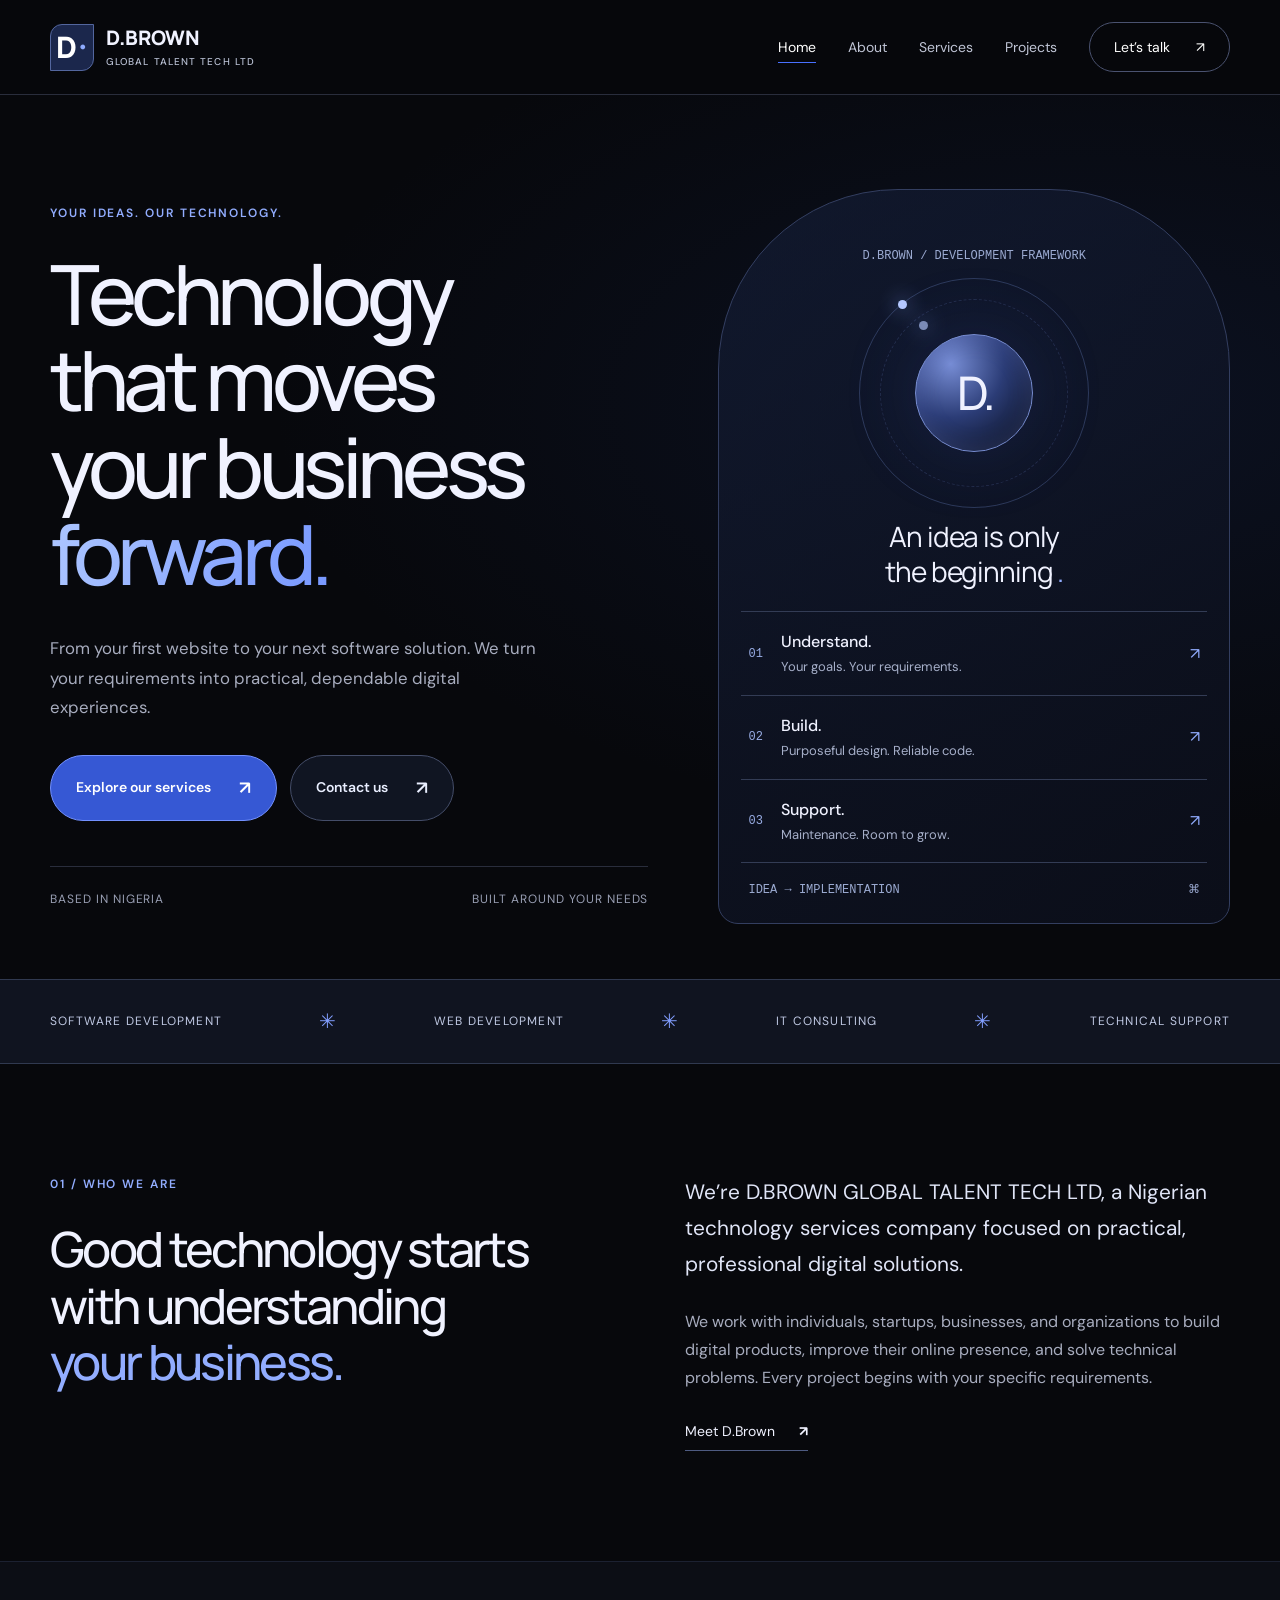
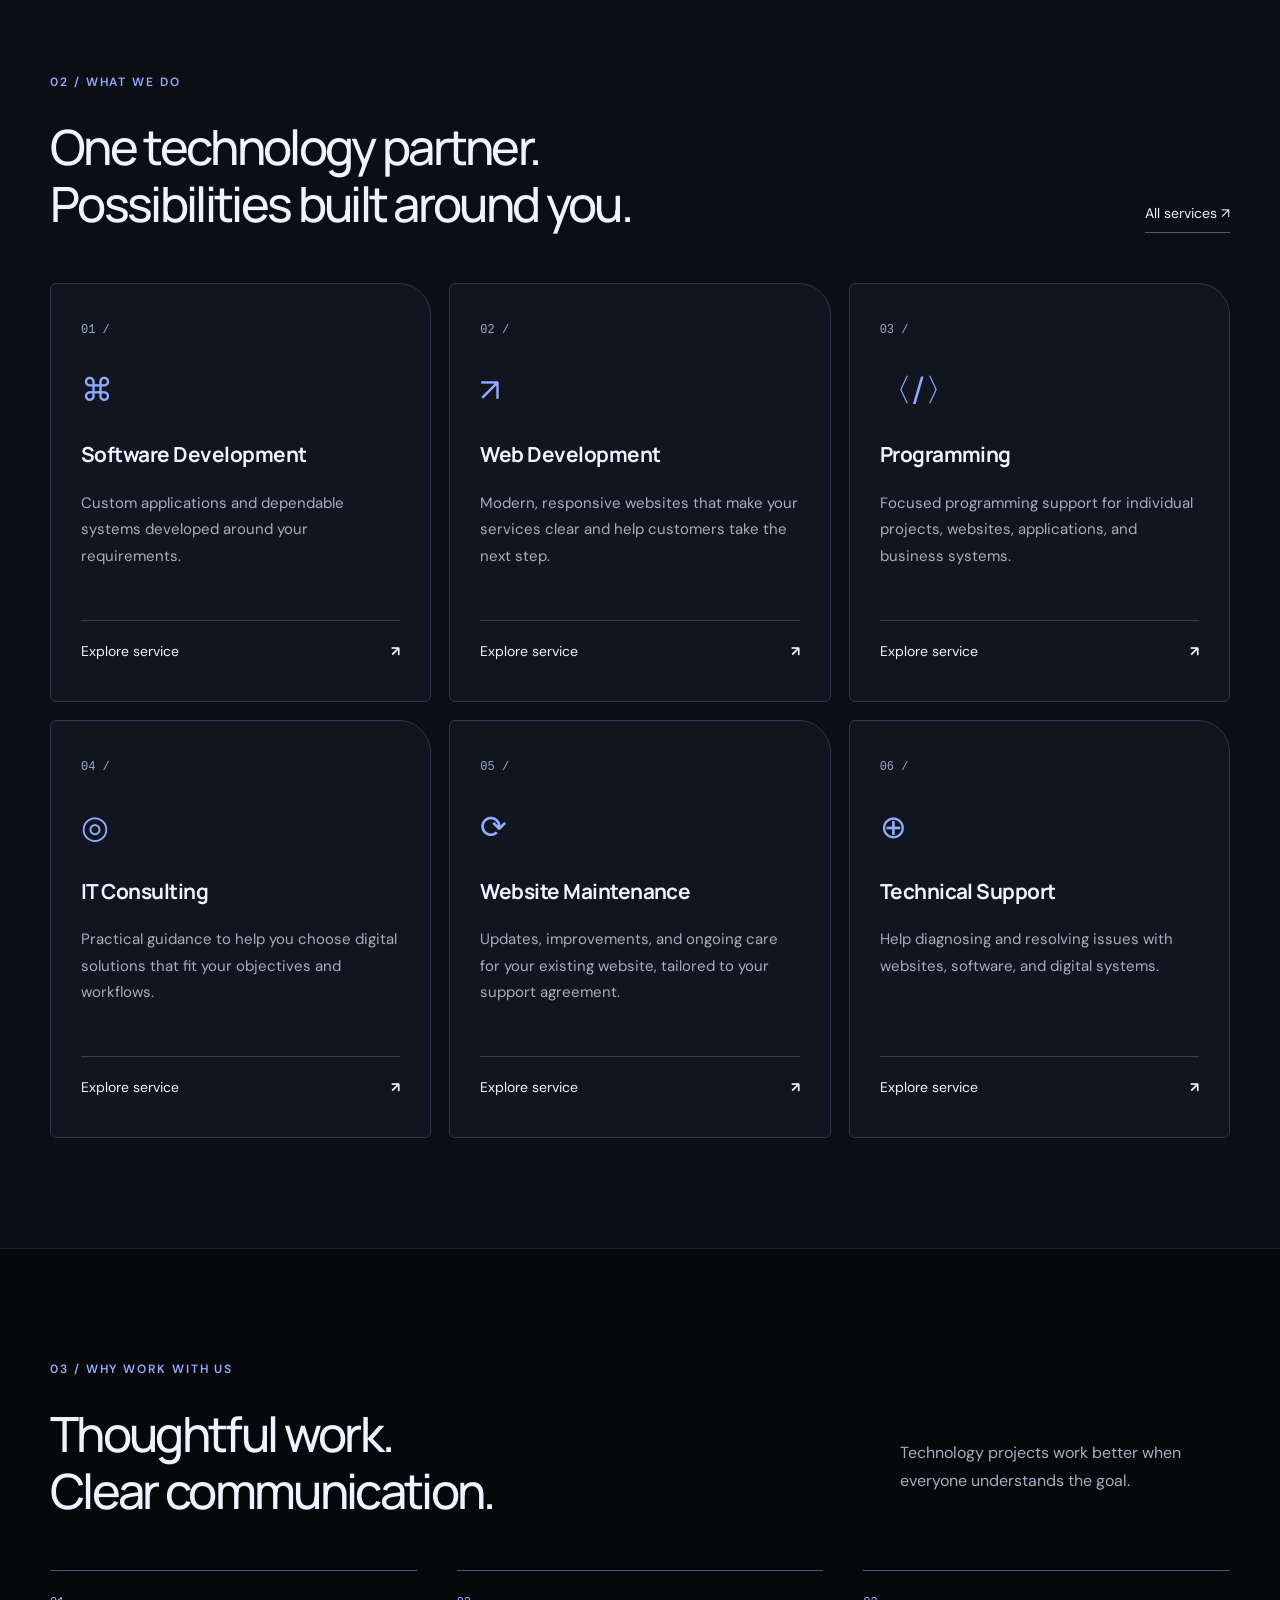
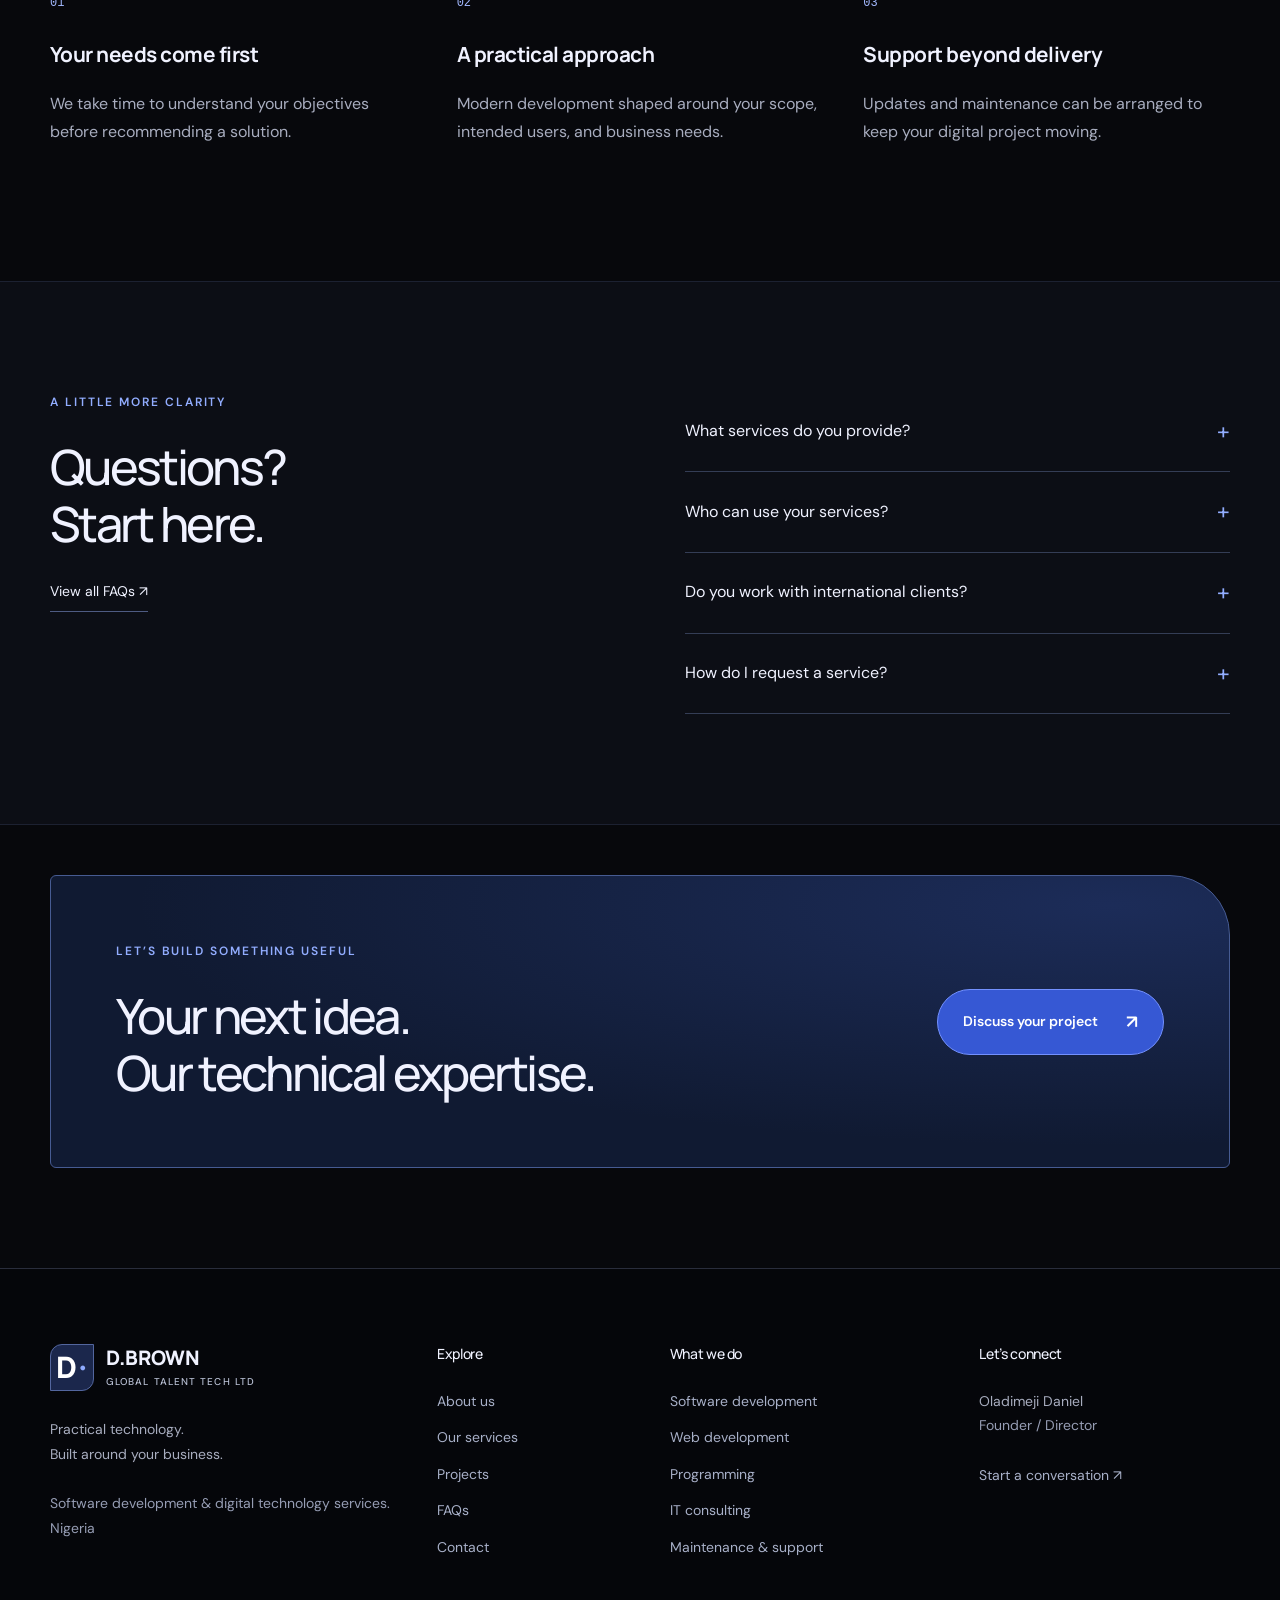
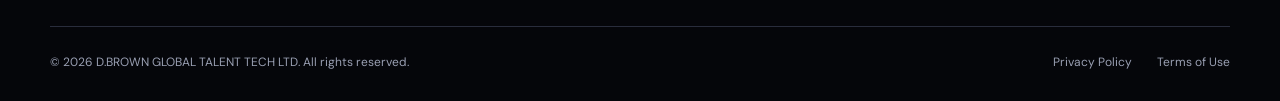
==== index.html @ a9516e07 "Add files via upload" ====
<!doctype html>
<html lang="en">
  <head>
    <meta charset="UTF-8">
    <meta name="viewport" content="width=device-width, initial-scale=1">
    <title>
      Software Development
      &
      IT Services | D.BROWN GLOBAL TALENT TECH LTD
    </title>
    <meta name="description" content="D.BROWN GLOBAL TALENT TECH LTD provides professional software development, programming, web development, IT consulting, technical support, and digital technology services in Nigeria and internationally.">
    <link rel="icon" type="image/svg+xml" href="data:image/svg+xml,%3Csvg xmlns='http://www.w3.org/2000/svg' viewBox='0 0 40 40'%3E%3Crect width='40' height='40' rx='10' fill='%231b274c'/%3E%3Ctext x='8' y='29' font-size='28' font-family='Arial' font-weight='bold' fill='%23a8c0ff'%3ED%3C/text%3E%3C/svg%3E">
    <link rel="stylesheet" href="style.css">
    <script src="app.js" defer>
    </script>
  </head>
  <body>
    <a class="skip" href="#main">
      Skip to content
    </a>
    <header>
      <div class="wrap header-inner">
        <a href="index.html" class="brand" aria-label="D.Brown home">
          <span class="brand-mark">
            D
            <span>
              •
            </span>
          </span>
          <span>
            D.BROWN
            <small>
              GLOBAL TALENT TECH LTD
            </small>
          </span>
        </a>
        <button class="menu-toggle" aria-expanded="false" aria-controls="nav">
          Menu
          <span>
            ☰
          </span>
        </button>
        <nav id="nav" aria-label="Main navigation">
          <a href="index.html" aria-current="page">
            Home
          </a>
          <a href="about.html" >
            About
          </a>
          <a href="services.html" >
            Services
          </a>
          <a href="projects.html" >
            Projects
          </a>
          <a class="nav-cta" href="contact.html">
            Let’s talk
            <span>
              ↗
            </span>
          </a>
        </nav>
      </div>
    </header>
    <main id="main">
      <section class="hero">
        <div class="wrap hero-grid">
          <div class="hero-copy">
            <span class="eyebrow">
              YOUR IDEAS. OUR TECHNOLOGY.
            </span>
            <h1>
              Technology
              <br>
              that moves
              <br>
              your business
              <em>
                forward.
              </em>
            </h1>
            <p>
              From your first website to your next software solution. We turn your requirements into practical, dependable digital experiences.
            </p>
            <div class="actions">
              <a class="button lime" href="services.html">
                Explore our services
                <span>
                  ↗
                </span>
              </a>
              <a class="button outline" href="contact.html">
                Contact us
                <span>
                  ↗
                </span>
              </a>
            </div>
            <div class="hero-foot">
              BASED IN NIGERIA
              <span>
                BUILT AROUND YOUR NEEDS
              </span>
            </div>
          </div>
          <div class="tech-panel" aria-label="Our development process: understand, build, support">
            <div class="panel-top">
              <span>
                D.BROWN / DEVELOPMENT FRAMEWORK
              </span>
              <span>
                01—03
              </span>
            </div>
            <div class="orbit-stage" aria-hidden="true">
              <div class="orbit-ring"></div>
              <div class="orbit-ring second"></div>
              <div class="orbit-core"><strong>D.</strong></div>
            </div>
            <div class="panel-title">
              An idea is only
              <br>
              the beginning
              <span>
                .
              </span>
            </div>
            <div class="flow-row">
              <span>
                01
              </span>
              <div>
                <strong>
                  Understand.
                </strong>
                <small>
                  Your goals. Your requirements.
                </small>
              </div>
              <b>
                ↗
              </b>
            </div>
            <div class="flow-row">
              <span>
                02
              </span>
              <div>
                <strong>
                  Build.
                </strong>
                <small>
                  Purposeful design. Reliable code.
                </small>
              </div>
              <b>
                ↗
              </b>
            </div>
            <div class="flow-row">
              <span>
                03
              </span>
              <div>
                <strong>
                  Support.
                </strong>
                <small>
                  Maintenance. Room to grow.
                </small>
              </div>
              <b>
                ↗
              </b>
            </div>
            <div class="panel-bottom">
              <span>
                IDEA → IMPLEMENTATION
              </span>
              <span>
                ⌘
              </span>
            </div>
          </div>
        </div>
      </section>
      <div class="capability-strip">
        <div class="wrap">
          <span>
            SOFTWARE DEVELOPMENT
          </span>
          <b>
            ✳
          </b>
          <span>
            WEB DEVELOPMENT
          </span>
          <b>
            ✳
          </b>
          <span>
            IT CONSULTING
          </span>
          <b>
            ✳
          </b>
          <span>
            TECHNICAL SUPPORT
          </span>
        </div>
      </div>
      <section class="wrap section split">
        <div>
          <span class="eyebrow">
            01 / WHO WE ARE
          </span>
          <h2>
            Good technology starts
            <br>
            with understanding
            <br>
            <em>
              your business.
            </em>
          </h2>
        </div>
        <div>
          <p class="lead">
            We’re D.BROWN GLOBAL TALENT TECH LTD, a Nigerian technology services company focused on practical, professional digital solutions.
          </p>
          <p>
            We work with individuals, startups, businesses, and organizations to build digital products, improve their online presence, and solve technical problems. Every project begins with your specific requirements.
          </p>
          <a class="text-link" href="about.html">
            Meet D.Brown
            <b>
              ↗
            </b>
          </a>
        </div>
      </section>
      <section class="section pale">
        <div class="wrap">
          <div class="section-head">
            <div>
              <span class="eyebrow">
                02 / WHAT WE DO
              </span>
              <h2>
                One technology partner.
                <br>
                Possibilities built around you.
              </h2>
            </div>
            <a class="text-link" href="services.html">
              All services ↗
            </a>
          </div>
          <div class="cards">
            <a class="service-card" href="services.html#service-0">
              <span class="number">
                01 /
              </span>
              <span class="card-icon">
                ⌘
              </span>
              <h3>
                Software Development
              </h3>
              <p>
                Custom applications and dependable systems developed around your requirements.
              </p>
              <span class="text-link">
                Explore service
                <b>
                  ↗
                </b>
              </span>
            </a>
            <a class="service-card" href="services.html#service-1">
              <span class="number">
                02 /
              </span>
              <span class="card-icon">
                ↗
              </span>
              <h3>
                Web Development
              </h3>
              <p>
                Modern, responsive websites that make your services clear and help customers take the next step.
              </p>
              <span class="text-link">
                Explore service
                <b>
                  ↗
                </b>
              </span>
            </a>
            <a class="service-card" href="services.html#service-2">
              <span class="number">
                03 /
              </span>
              <span class="card-icon">
                〈/〉
              </span>
              <h3>
                Programming
              </h3>
              <p>
                Focused programming support for individual projects, websites, applications, and business systems.
              </p>
              <span class="text-link">
                Explore service
                <b>
                  ↗
                </b>
              </span>
            </a>
            <a class="service-card" href="services.html#service-3">
              <span class="number">
                04 /
              </span>
              <span class="card-icon">
                ◎
              </span>
              <h3>
                IT Consulting
              </h3>
              <p>
                Practical guidance to help you choose digital solutions that fit your objectives and workflows.
              </p>
              <span class="text-link">
                Explore service
                <b>
                  ↗
                </b>
              </span>
            </a>
            <a class="service-card" href="services.html#service-4">
              <span class="number">
                05 /
              </span>
              <span class="card-icon">
                ⟳
              </span>
              <h3>
                Website Maintenance
              </h3>
              <p>
                Updates, improvements, and ongoing care for your existing website, tailored to your support agreement.
              </p>
              <span class="text-link">
                Explore service
                <b>
                  ↗
                </b>
              </span>
            </a>
            <a class="service-card" href="services.html#service-5">
              <span class="number">
                06 /
              </span>
              <span class="card-icon">
                ⊕
              </span>
              <h3>
                Technical Support
              </h3>
              <p>
                Help diagnosing and resolving issues with websites, software, and digital systems.
              </p>
              <span class="text-link">
                Explore service
                <b>
                  ↗
                </b>
              </span>
            </a>
          </div>
        </div>
      </section>
      <section class="wrap section">
        <div class="section-head">
          <div>
            <span class="eyebrow">
              03 / WHY WORK WITH US
            </span>
            <h2>
              Thoughtful work.
              <br>
              Clear communication.
            </h2>
          </div>
          <p>
            Technology projects work better when everyone understands the goal.
          </p>
        </div>
        <div class="values">
          <article>
            <span>
              01
            </span>
            <h3>
              Your needs come first
            </h3>
            <p>
              We take time to understand your objectives before recommending a solution.
            </p>
          </article>
          <article>
            <span>
              02
            </span>
            <h3>
              A practical approach
            </h3>
            <p>
              Modern development shaped around your scope, intended users, and business needs.
            </p>
          </article>
          <article>
            <span>
              03
            </span>
            <h3>
              Support beyond delivery
            </h3>
            <p>
              Updates and maintenance can be arranged to keep your digital project moving.
            </p>
          </article>
        </div>
      </section>
      <section class="section pale">
        <div class="wrap split">
          <div>
            <span class="eyebrow">
              A LITTLE MORE CLARITY
            </span>
            <h2>
              Questions?
              <br>
              Start here.
            </h2>
            <a class="text-link" href="faq.html">
              View all FAQs ↗
            </a>
          </div>
          <div>
            <details>
              <summary>
                What services do you provide?
                <span>
                  +
                </span>
              </summary>
              <p>
                We provide software development, programming, web development, IT consulting, website maintenance, technical support, and other digital technology services.
              </p>
            </details>
            <details>
              <summary>
                Who can use your services?
                <span>
                  +
                </span>
              </summary>
              <p>
                Individuals, entrepreneurs, startups, businesses, and organizations requiring technology solutions.
              </p>
            </details>
            <details>
              <summary>
                Do you work with international clients?
                <span>
                  +
                </span>
              </summary>
              <p>
                Yes. Depending on the project requirements, we may provide technology services to clients both within Nigeria and internationally.
              </p>
            </details>
            <details>
              <summary>
                How do I request a service?
                <span>
                  +
                </span>
              </summary>
              <p>
                Share your requirements through our contact page. Once our business contact channels are available, you can send your enquiry directly.
              </p>
            </details>
          </div>
        </div>
      </section>
      <section class="cta wrap">
        <div>
          <span class="eyebrow">
            LET’S BUILD SOMETHING USEFUL
          </span>
          <h2>
            Your next idea.
            <br>
            Our technical expertise.
          </h2>
        </div>
        <a class="button dark" href="contact.html">
          Discuss your project
          <span>
            ↗
          </span>
        </a>
      </section>
    </main>
    <footer>
      <div class="wrap footer-grid">
        <div>
          <a class="brand" href="index.html">
            <span class="brand-mark">
              D
              <span>
                •
              </span>
            </span>
            <span>
              D.BROWN
              <small>
                GLOBAL TALENT TECH LTD
              </small>
            </span>
          </a>
          <p>
            Practical technology.
            <br>
            Built around your business.
          </p>
          <p class="muted">
            Software development
            &
            digital technology services.
            <br>
            Nigeria
          </p>
        </div>
        <div>
          <h3>
            Explore
          </h3>
          <a href="about.html">
            About us
          </a>
          <a href="services.html">
            Our services
          </a>
          <a href="projects.html">
            Projects
          </a>
          <a href="faq.html">
            FAQs
          </a>
          <a href="contact.html">
            Contact
          </a>
        </div>
        <div>
          <h3>
            What we do
          </h3>
          <a href="services.html#service-0">
            Software development
          </a>
          <a href="services.html#service-1">
            Web development
          </a>
          <a href="services.html#service-2">
            Programming
          </a>
          <a href="services.html#service-3">
            IT consulting
          </a>
          <a href="services.html#service-4">
            Maintenance
            &
            support
          </a>
        </div>
        <div>
          <h3>
            Let’s connect
          </h3>
          <p>
            Oladimeji Daniel
            <br>
            <span class="muted">
              Founder / Director
            </span>
          </p>
          <a href="contact.html">
            Start a conversation ↗
          </a>
        </div>
      </div>
      <div class="wrap footer-bottom">
        <span>
          © 2026 D.BROWN GLOBAL TALENT TECH LTD. All rights reserved.
        </span>
        <div>
          <a href="privacy.html">
            Privacy Policy
          </a>
          <a href="terms.html">
            Terms of Use
          </a>
        </div>
      </div>
    </footer>
  </body>
</html>
---- style.css ----
/* D.BROWN — Midnight / Electric. Standalone, editable stylesheet. */
@import url('https://fonts.googleapis.com/css2?family=DM+Sans:wght@400;500;600;700&family=Manrope:wght@400;500;600;700;800&display=swap');
:root {
  color-scheme: dark;
  --bg: #07080c;
  --surface: #101219;
  --ink: #f0f2ff;
  --muted: #a8adbf;
  --line: #292d3c;
  --blue: #4870ff;
  --accent: #92adff;
  --pale: #0c0e15;
}
* { box-sizing: border-box; }
html { scroll-behavior: smooth; scroll-padding-top: 110px; }
body { margin: 0; background: var(--bg); color: var(--ink); font: 16px/1.75 'DM Sans', Arial, sans-serif; }
::selection { background: #4865c9; color: #fff; }
h1, h2, h3, .brand { font-family: Manrope, Arial, sans-serif; }
h1, h2, h3, p { margin-top: 0; }
h1 { font-size: clamp(3.2rem, 6.5vw, 6.3rem); line-height: 1.04; letter-spacing: -.065em; font-weight: 500; margin-bottom: 30px; }
h2 { font-size: clamp(2rem, 3.8vw, 3.65rem); line-height: 1.17; letter-spacing: -.055em; font-weight: 500; margin-bottom: 25px; }
h3 { font-size: 1.3rem; line-height: 1.4; letter-spacing: -.025em; }
p { color: var(--muted); margin-bottom: 25px; }
a { color: inherit; text-decoration: none; }
button, input, select, textarea { font: inherit; }
button, a, summary { -webkit-tap-highlight-color: transparent; touch-action: manipulation; }
a:focus-visible, button:focus-visible, summary:focus-visible { outline: 2px solid var(--accent); outline-offset: 6px; }
.wrap { width: min(1320px, calc(100% - 100px)); margin-inline: auto; }
.section { padding-block: 110px; }
.eyebrow { display: block; color: var(--accent); font-size: .75rem; letter-spacing: .16em; font-weight: 600; margin-bottom: 26px; }
em { font-style: normal; color: var(--accent); }
header { position: sticky; top: 0; z-index: 50; background: #07080ce8; backdrop-filter: blur(20px); border-bottom: 1px solid var(--line); }
.header-inner { height: 94px; display: flex; justify-content: space-between; align-items: center; gap: 25px; }
.brand { display: inline-flex; align-items: center; gap: 12px; font-size: 1.25rem; font-weight: 800; line-height: 1.1; }
.brand small { display: block; font-family: 'DM Sans', Arial, sans-serif; font-size: .62rem; letter-spacing: .11em; margin-top: 8px; font-weight: 500; color: #b7bed2; }
.brand-mark { display: flex; justify-content: center; align-items: center; width: 44px; height: 47px; border: 1px solid #53669e; border-radius: 12px 0 12px 0; font-size: 1.85rem; color: #fff; background: #1b274c; }
.brand-mark span { color: #8eabff; font-size: 1rem; }
nav { display: flex; align-items: center; gap: 32px; }
nav a { font-size: .875rem; color: #c0c5d6; transition: color .2s; }
nav a:hover, nav a[aria-current] { color: white; }
nav a[aria-current] { text-decoration: underline; text-decoration-color: var(--blue); text-underline-offset: 10px; }
.nav-cta { border: 1px solid #4a5270; border-radius: 100px; padding: 12px 24px; color: white; }
.nav-cta:hover { background: #1b2341; }
.nav-cta span { margin-left: 22px; }
.menu-toggle { display: none; }
.hero { position: relative; padding: 94px 0 55px; overflow: hidden; background: radial-gradient(ellipse at 85% 35%, #192d623f, transparent 53%), var(--bg); }
.hero-grid { display: grid; grid-template-columns: 1.17fr 1fr; gap: 70px; align-items: center; }
.hero h1 em { display: block; background: linear-gradient(105deg, #adc6ff, #6588ff 65%, #b498ff); background-clip: text; color: transparent; padding-bottom: .1em; }
.hero-copy > p { max-width: 510px; font-size: 1.05rem; }
.actions { display: flex; flex-wrap: wrap; gap: 13px; margin-top: 32px; }
.button { display: inline-flex; justify-content: space-between; align-items: center; gap: 28px; border: 1px solid transparent; border-radius: 100px; padding: 16px 25px; font-size: .875rem; font-weight: 600; cursor: pointer; transition: transform .25s, background .25s, box-shadow .25s; }
.button:hover { transform: translateY(-3px); }
.button span { font-size: 1.15rem; }
.lime, .dark { color: #fff; background: #3658d4; border-color: #7391ff; }
.lime:hover, .dark:hover { background: #4367e8; box-shadow: 0 8px 35px #3359ee35; }
.outline { border-color: #444d69; color: #e9eeff; background: #101522; }
.outline:hover { background: #1c253c; }
.hero-foot { display: flex; justify-content: space-between; gap: 20px; margin-top: 45px; padding-top: 22px; border-top: 1px solid var(--line); font-size: .75rem; letter-spacing: .08em; color: #999fb4; }
/* A circular process diagram, animated with lightweight CSS geometry. */
.tech-panel { position: relative; min-width: 0; padding: 22px; border: 1px solid #333e60; border-radius: 180px 180px 20px 20px; background: linear-gradient(145deg, #17224088, #0b0e19); }
.panel-top, .panel-bottom { display: flex; justify-content: space-between; gap: 14px; color: #9baad1; font: 12px/1.6 monospace; }
.panel-top { justify-content: center; text-align: center; padding: 35px 12px 0; }
.panel-top > span:last-child { display: none; }
.orbit-stage { height: 245px; position: relative; display: grid; place-items: center; margin: 4px 0; }
.orbit-core { width: 118px; height: 118px; border-radius: 50%; background: radial-gradient(circle at 30% 25%, #778dd5, #2b3c76 45%, #111931 80%); box-shadow: inset 0 0 22px #879bf838, 0 0 80px #4568ec26; display: grid; place-items: center; border: 1px solid #778cd0; }
.orbit-core strong { font: 500 2.9rem Manrope, sans-serif; letter-spacing: -.09em; }
.orbit-ring { position: absolute; width: 230px; height: 230px; border: 1px solid #586fa768; border-radius: 50%; animation: orbit 24s linear infinite; }
.orbit-ring::after { content: ''; position: absolute; width: 9px; height: 9px; background: #b4c8ff; border-radius: 50%; top: 21px; left: 38px; box-shadow: 0 0 20px #8ba9ff; }
.orbit-ring.second { width: 188px; height: 188px; animation-direction: reverse; animation-duration: 17s; border-style: dashed; opacity: .65; }
@keyframes orbit { to { transform: rotate(360deg); } }
.panel-title { font-family: Manrope, sans-serif; text-align: center; font-size: 1.75rem; line-height: 1.25; letter-spacing: -.04em; padding-bottom: 22px; }
.panel-title > span { color: var(--accent); }
.flow-row { display: flex; gap: 18px; align-items: center; padding: 16px 7px; border-top: 1px solid #333c55; }
.flow-row > span { font: 12px monospace; color: #99ade5; }
.flow-row strong { font-size: 1rem; font-weight: 500; }
.flow-row small { display: block; font-size: .8125rem; color: #a6afc9; }
.flow-row b { margin-left: auto; color: var(--accent); font-weight: 400; }
.panel-bottom { border-top: 1px solid #333c55; padding: 18px 7px 0; }
.capability-strip { background: #101420; border-block: 1px solid #303950; padding: 24px 0; }
.capability-strip .wrap { display: flex; justify-content: space-between; align-items: center; gap: 22px; font-size: .75rem; letter-spacing: .1em; color: #c0c9e3; }
.capability-strip b { color: #829fff; font-size: 20px; font-weight: 400; }
.split { display: grid; grid-template-columns: 1fr 1fr; gap: 90px; }
.lead { font-size: 1.3rem; color: #e0e5f7; }
.text-link { display: inline-flex; justify-content: space-between; align-items: center; gap: 24px; font-size: .875rem; border-bottom: 1px solid #4e5b82; padding-bottom: 7px; }
.text-link:hover { color: var(--accent); }
.pale { background: var(--pale); border-block: 1px solid #1c2131; }
.section-head { display: flex; justify-content: space-between; align-items: end; gap: 50px; margin-bottom: 50px; }
.section-head h2 { margin: 0; }
.section-head > p { max-width: 330px; }
.cards { display: grid; grid-template-columns: repeat(3, 1fr); gap: 18px; }
.service-card { position: relative; padding: 30px; border: 1px solid #30374c; border-radius: 6px 32px 6px 6px; background: #11151f; transition: border-color .25s, transform .25s, background .25s; }
.service-card:hover { transform: translateY(-6px); border-color: #7b97f4; background: #17213a; }
.number { font: 12px monospace; color: #9caacb; }
.card-icon { display: block; color: var(--accent); font-size: 2rem; height: 58px; margin: 20px 0; }
.service-card p { font-size: .9375rem; min-height: 105px; }
.service-card .text-link { display: flex; border-bottom: 0; border-top: 1px solid #323d59; padding-top: 18px; }
.values { display: grid; grid-template-columns: repeat(3, 1fr); gap: 40px; }
.values article { border-top: 1px solid #48577e; padding-top: 25px; }
.values article > span { display: block; font: 12px monospace; color: #a3b9ff; margin-bottom: 30px; }
.values.two { grid-template-columns: 1fr 1fr; gap: 75px; }
.cta { position: relative; background: radial-gradient(ellipse at 90% 10%, #304a9860, transparent 65%), #101a32; border: 1px solid #465b92; border-radius: 6px 60px 6px 6px; margin-block: 50px 100px; padding: 65px; display: flex; justify-content: space-between; align-items: center; gap: 40px; }
.cta h2 { margin: 0; }
.cta .button { flex-shrink: 0; }
details { border-bottom: 1px solid #343d55; }
summary { list-style: none; display: flex; justify-content: space-between; align-items: center; gap: 20px; padding: 22px 0; cursor: pointer; line-height: 1.55; }
summary::-webkit-details-marker { display: none; }
summary span { color: var(--accent); font-size: 23px; transition: transform .2s; }
details[open] summary span { transform: rotate(45deg); }
details p { font-size: .9375rem; }
footer { background: #05060a; border-top: 1px solid var(--line); padding: 75px 0 28px; }
.footer-grid { display: grid; grid-template-columns: 1.8fr 1fr 1.4fr 1.3fr; gap: 40px; }
footer .brand { margin-bottom: 26px; }
footer p, footer h3 { font-size: .875rem; }
footer h3 { margin-bottom: 25px; font-weight: 500; }
footer .muted { color: #969db4; }
.footer-grid > div > a:not(.brand) { display: block; color: #a8b0c8; font-size: .875rem; margin-bottom: 12px; overflow-wrap: anywhere; }
footer a:hover { color: #b5c7ff !important; }
.footer-bottom { border-top: 1px solid var(--line); padding-top: 25px; margin-top: 55px; display: flex; justify-content: space-between; gap: 25px; color: #999fb2; font-size: .75rem; }
.footer-bottom > div { display: flex; gap: 25px; }
.page-intro { padding-block: 85px 65px; border-bottom: 1px solid #3e4a6b; }
.page-intro h1 { font-size: clamp(2.8rem, 5.5vw, 5.1rem); }
.page-intro p { max-width: 720px; font-size: 1.1rem; margin: 0; }
.checklist { list-style: none; padding: 0; margin: 0; }
.checklist li { padding: 13px 0; border-bottom: 1px solid var(--line); }
.checklist li::before { content: '↗'; color: var(--accent); margin-right: 16px; }
.leadership { display: grid; grid-template-columns: 230px 1fr; gap: 60px; padding: 50px; background: #101522; border: 1px solid #34405c; border-radius: 8px; }
.monogram { min-height: 230px; display: grid; place-items: center; background: #1c2a4d; color: #a8c0ff; font: 500 5rem Manrope, sans-serif; border-radius: 120px 120px 5px 5px; }
.leadership h3 { font-size: 1rem; font-weight: 400; color: var(--muted); }
.leadership p { max-width: 660px; }
.tags { display: flex; flex-wrap: wrap; gap: 15px; margin-top: 35px; }
.tags span { padding: 12px 22px; border: 1px solid #3e4864; border-radius: 50px; color: #cbd3e9; }
.service-detail { display: grid; grid-template-columns: 1fr 1fr; gap: 95px; padding-block: 75px; border-bottom: 1px solid var(--line); }
.measure, .service-detail p { max-width: 660px; }
.notice { margin: 30px 0; padding: 18px 22px; border: 1px solid #3d4e75; border-left: 3px solid #829fff; background: #131c31; color: #c6d1ec; font-size: .875rem; border-radius: 4px; }
.project-grid { display: grid; grid-template-columns: 1fr 1fr; gap: 30px; padding-block: 15px 45px; }
.project-card { overflow: hidden; border: 1px solid #34405e; border-radius: 6px 30px 6px 6px; background: #10131d; }
.project-cover { position: relative; padding: 35px; height: 290px; background: radial-gradient(ellipse at 100% 0, #334b80, transparent 75%), #182440; display: flex; flex-direction: column; justify-content: space-between; }
.project-card:nth-child(2) .project-cover { background: radial-gradient(ellipse at 100% 0, #4b376d, transparent 75%), #221b35; }
.project-card:nth-child(3) .project-cover { background: radial-gradient(ellipse at 100% 0, #294968, transparent 75%), #122335; }
.project-card:nth-child(4) .project-cover { background: radial-gradient(ellipse at 100% 0, #37467a, transparent 75%), #1a2035; }
.project-cover strong { font: 500 clamp(2rem, 3.5vw, 3.1rem)/1.2 Manrope, sans-serif; letter-spacing: -.05em; max-width: 380px; }
.project-cover span, .project-cover small { font-size: .75rem; letter-spacing: .12em; color: #b7c6e7; }
.project-info { padding: 30px; }
.project-info h2 { font-size: 1.75rem; }
.project-info .eyebrow { margin-bottom: 18px; }
.project-info li { color: var(--muted); padding-block: 5px; }
.faq-list { max-width: 850px; padding-block: 40px 60px; }
.contact-grid { display: grid; grid-template-columns: .85fr 1.15fr; gap: 70px; }
dt { color: #a4afd0; text-transform: uppercase; letter-spacing: .12em; font-size: .75rem; margin-top: 24px; }
dd { margin: 5px 0 0; overflow-wrap: anywhere; }
form { padding: 36px; border: 1px solid #3a4664; background: #101521; border-radius: 6px 28px 6px 6px; }
form h2 { font-size: 1.75rem; }
.form-note { font-size: .875rem; }
.form-note a { text-decoration: underline; color: #c5d4ff; }
.form-grid { display: grid; grid-template-columns: 1fr 1fr; gap: 22px; margin-block: 28px; }
label { font-size: .875rem; }
label > span { color: var(--accent); }
input, select, textarea { display: block; width: 100%; min-width: 0; padding: 12px 14px; margin-top: 8px; background: #090d17; color: #eef2ff; border: 1px solid #697695; border-radius: 6px; font-size: 1rem; }
input::placeholder, textarea::placeholder { color: #9faac2; opacity: 1; }
input:focus, select:focus, textarea:focus { outline: 2px solid var(--accent); outline-offset: 2px; }
textarea { resize: vertical; }
.full { grid-column: 1/-1; }
#form-status { color: #b6c9ff; font-size: .875rem; margin: 18px 0 0; }
.legal { max-width: 850px; padding-block: 35px 90px; }
.legal h2 { font-size: 1.65rem; margin-top: 40px; }
.skip { position: fixed; top: -100px; left: 15px; z-index: 110; background: #3658d4; color: #fff; padding: 12px 20px; border-radius: 6px; }
.skip:focus { top: 10px; }
/* The decorative ring does not intercept clicks or replace the native pointer. */
.cursor-ring { position: fixed; top: 0; left: 0; width: 42px; height: 42px; margin: -21px; border: 1px solid #abc0ff; border-radius: 50%; z-index: 100; pointer-events: none; opacity: 0; will-change: transform; transition: opacity .2s, width .2s, height .2s, margin .2s, background .2s; }
.cursor-ring.visible { opacity: .8; }
.cursor-ring.hovering { width: 65px; height: 65px; margin: -32.5px; background: #7e9eff17; border-color: #dbe6ff; }
.scroll-progress { position: fixed; top: 0; left: 0; height: 2px; width: 100%; background: #91adff; transform: scaleX(0); transform-origin: left; z-index: 101; pointer-events: none; }
.reveal-enter { animation: reveal .65s ease-out both; }
@keyframes reveal { from { opacity: 0; transform: translateY(24px); } to { opacity: 1; transform: translateY(0); } }
@media (max-width: 1080px) {
  .wrap { width: calc(100% - 60px); }
  .hero-grid { gap: 40px; }
  .hero h1 { font-size: 4.7rem; }
  .split, .service-detail { gap: 45px; }
  nav { gap: 22px; }
  .footer-grid { gap: 25px; }
  .contact-grid { gap: 35px; }
  .service-card { padding: 24px; }
}
@media (max-width: 760px) {
  .wrap { width: calc(100% - 40px); }
  .header-inner { height: 80px; }
  .brand { font-size: 1.1rem; gap: 9px; }
  .brand small { font-size: .58rem; }
  .brand-mark { width: 38px; height: 42px; }
  .menu-toggle { display: flex; align-items: center; gap: 10px; border: 1px solid #536080; background: #131a2b; color: #fff; border-radius: 50px; padding: 10px 14px; font-size: .875rem; }
  nav { display: none; position: absolute; top: 80px; left: 0; right: 0; padding: 20px; background: #0d111cf7; border-bottom: 1px solid #3a4765; box-shadow: 0 20px 35px #0006; }
  nav.open { display: flex; flex-direction: column; align-items: stretch; gap: 3px; }
  nav a { padding: 13px 15px; }
  nav .nav-cta { margin-top: 10px; }
  .hero { padding-top: 55px; }
  .hero-grid { grid-template-columns: 1fr; gap: 45px; }
  .hero h1 { font-size: clamp(3.15rem, 10.5vw, 4.7rem); }
  .hero-copy > p { font-size: 1rem; }
  .hero-foot { flex-wrap: wrap; gap: 10px; }
  .tech-panel { max-width: 500px; width: 100%; margin-inline: auto; border-radius: 130px 130px 16px 16px; }
  .orbit-stage { height: 225px; }
  .orbit-ring { width: 210px; height: 210px; }
  .orbit-ring.second { width: 174px; height: 174px; }
  .capability-strip .wrap { display: grid; grid-template-columns: 1fr 1fr; gap: 14px; font-size: .68rem; }
  .capability-strip b { display: none; }
  .section { padding-block: 65px; }
  .split, .service-detail, .contact-grid { grid-template-columns: 1fr; gap: 28px; }
  .section-head { display: block; margin-bottom: 35px; }
  .section-head > p, .section-head > .text-link { margin-top: 25px; }
  .cards { grid-template-columns: 1fr 1fr; gap: 14px; }
  .service-card p { min-height: 0; }
  .values, .values.two { grid-template-columns: 1fr; gap: 30px; }
  .values article > span { margin-bottom: 20px; }
  .cta { display: block; padding: 35px 27px; margin-block: 30px 60px; border-top-right-radius: 40px; }
  .cta .button { margin-top: 30px; }
  .footer-grid { grid-template-columns: 1fr 1fr; gap: 30px; }
  .footer-grid > div:first-child { grid-column: 1/-1; }
  .footer-bottom { flex-direction: column; }
  .page-intro { padding-block: 55px 40px; }
  .page-intro p { font-size: 1rem; }
  .leadership { grid-template-columns: 1fr; gap: 30px; padding: 30px; }
  .monogram { width: 200px; min-height: 200px; }
  .service-detail { padding-block: 45px; }
  .project-grid { grid-template-columns: 1fr; }
  .project-cover { height: 250px; }
  .form-grid { grid-template-columns: 1fr; }
  form { padding: 26px; }
  .legal { padding-block: 20px 60px; }
}
@media (max-width: 420px) {
  .cards { grid-template-columns: 1fr; }
  .actions .button { padding: 14px 18px; gap: 18px; }
  .footer-grid { grid-template-columns: 1fr; }
  .footer-grid > div:first-child { grid-column: auto; }
  .hero h1 { font-size: 3.15rem; }
}
@media (pointer: coarse), (hover: none) {
  .cursor-ring { display: none; }
}
@media (prefers-reduced-motion: reduce) {
  html { scroll-behavior: auto; }
  *, *::before, *::after { animation: none !important; transition: none !important; }
  .cursor-ring { display: none; }
}
/* Compact phones and enlarged text. */
form .button {
  max-width: 100%;
  gap: 14px;
  white-space: normal;
  text-align: left;
}
@media (max-width: 420px) {
  .header-inner { gap: 10px; }
  .brand small { font-size: .52rem; letter-spacing: .07em; }
  .brand { font-size: 1rem; }
  .menu-toggle { padding: 9px 11px; gap: 7px; font-size: .8rem; }
  form .button { width: 100%; padding: 14px 17px; }
}
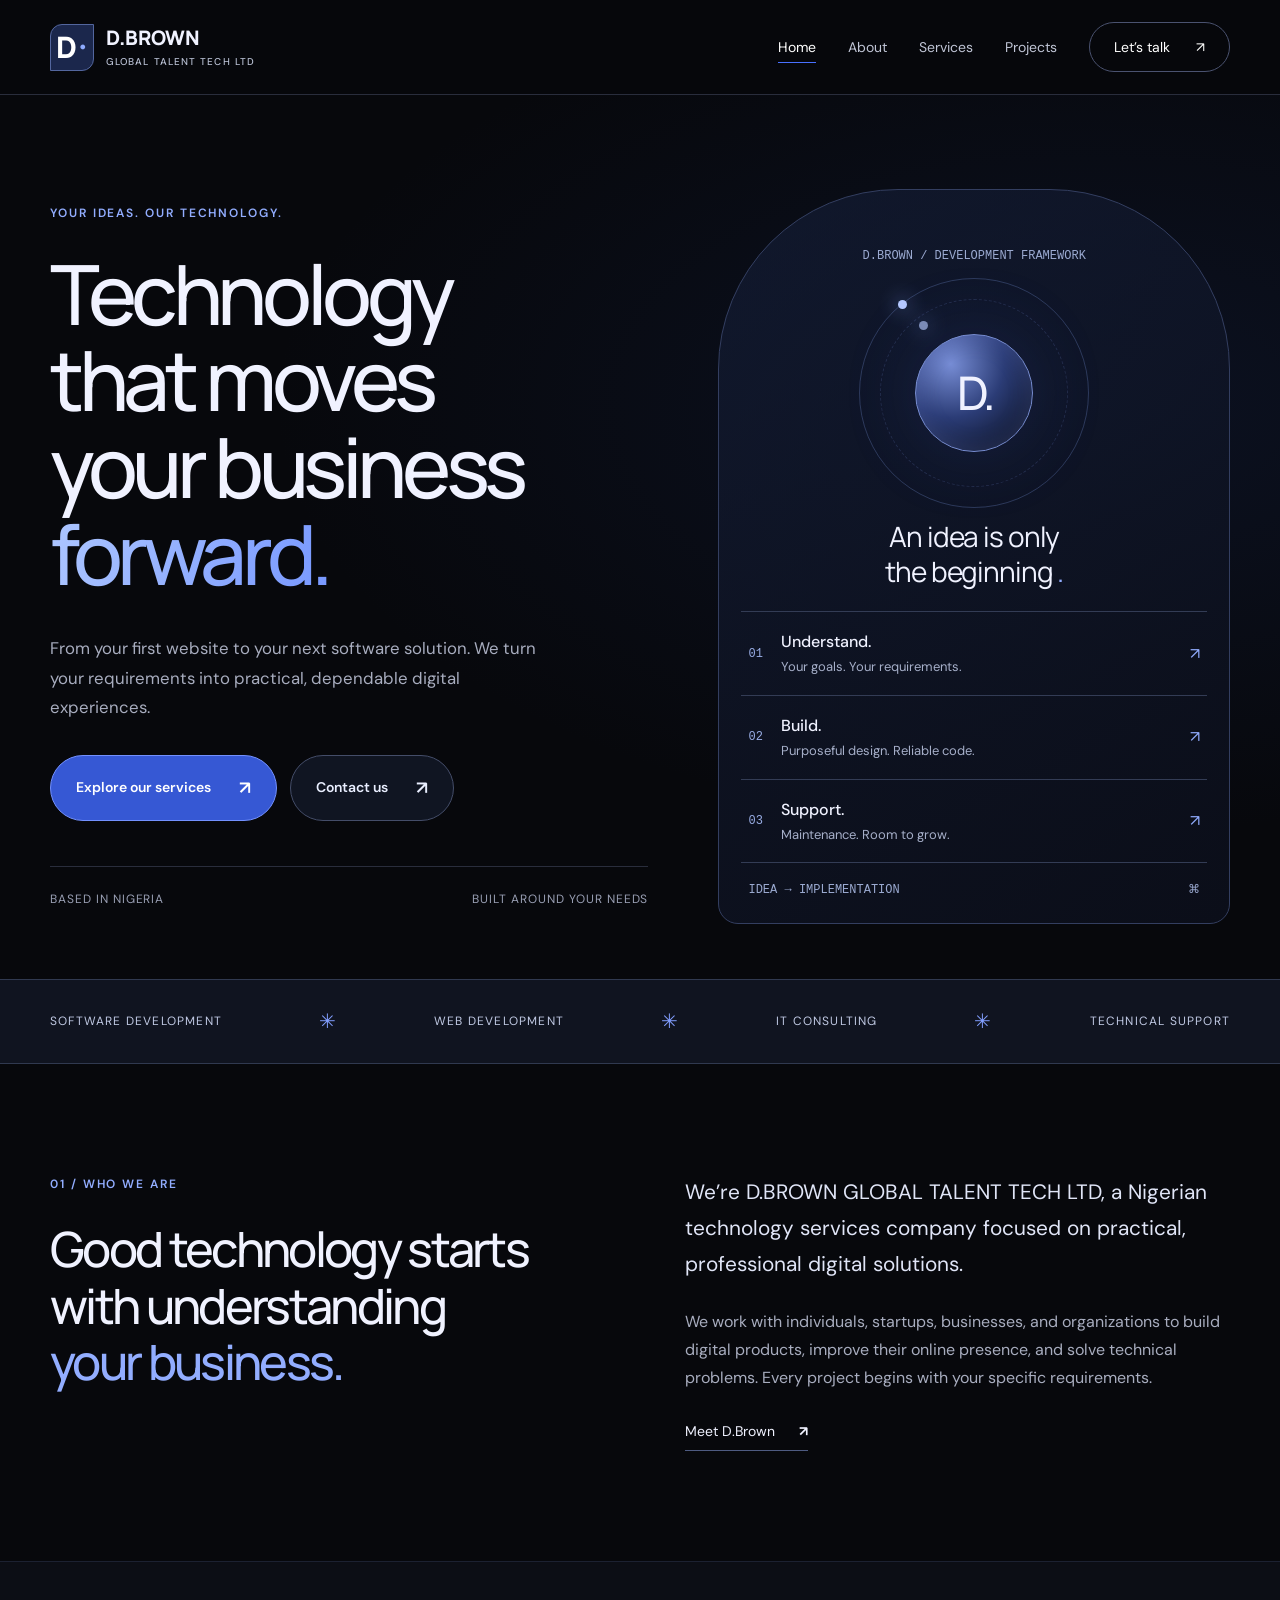
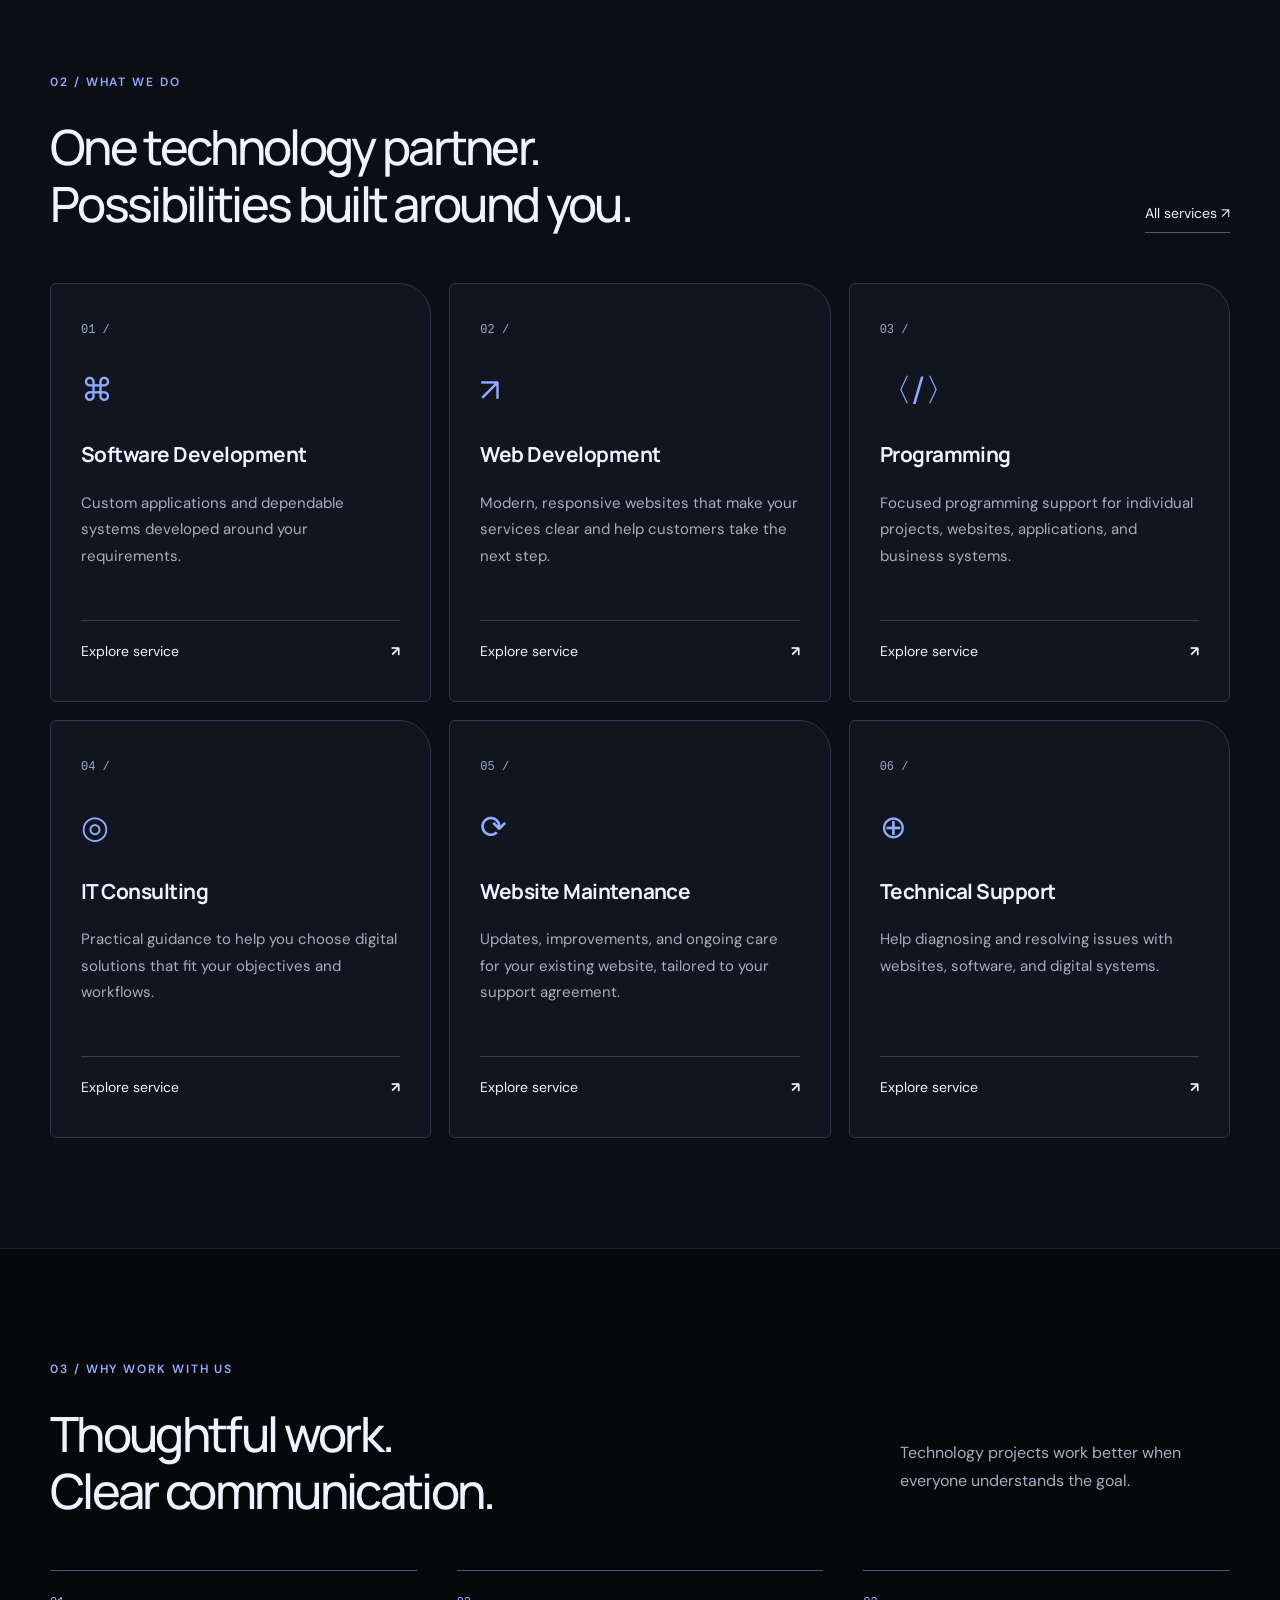
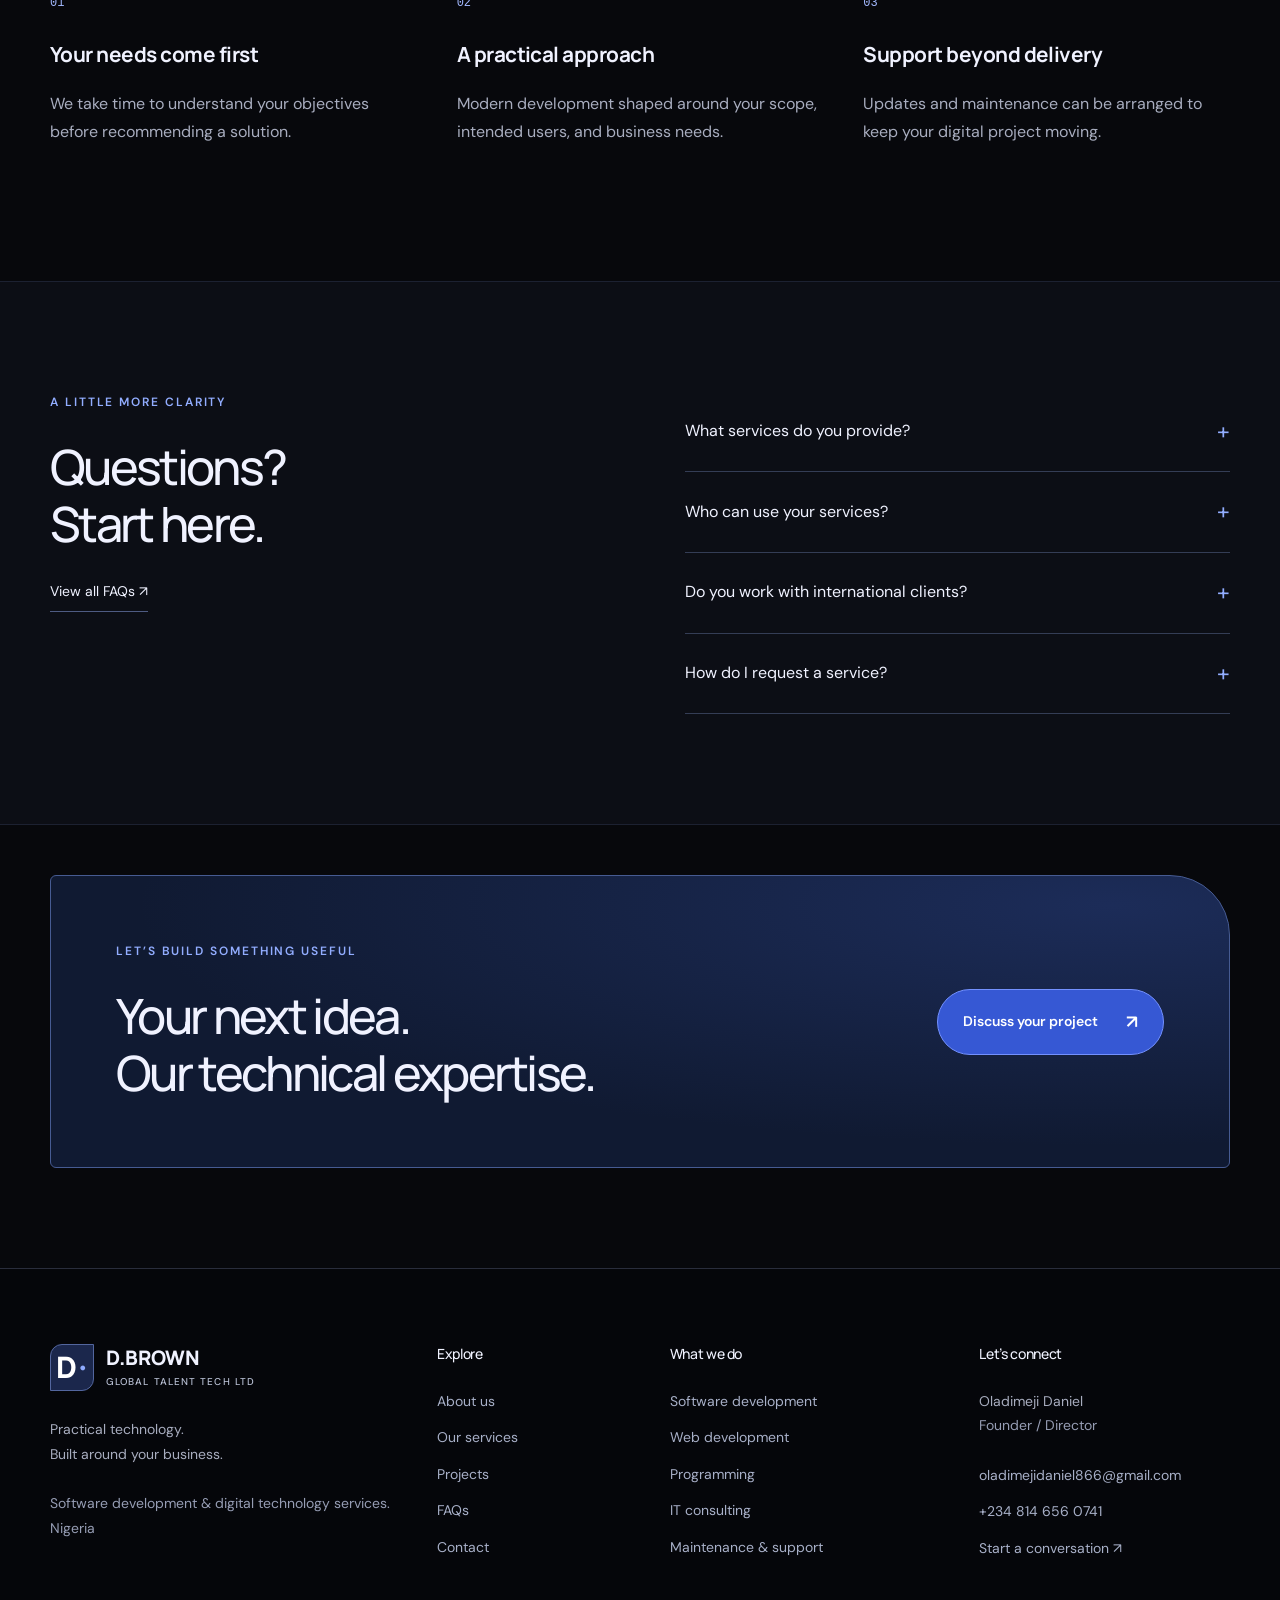
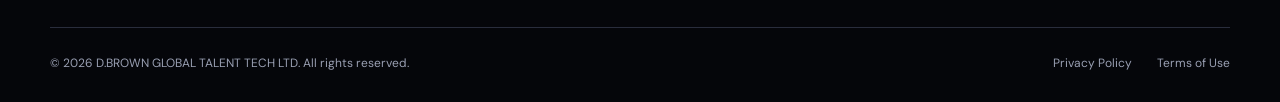
==== commit f1dee0f4: "Update index.html" ====
--- a/index.html
+++ b/index.html
@@ -587,20 +587,24 @@
           </a>
         </div>
         <div>
-          <h3>
-            Let’s connect
-          </h3>
-          <p>
-            Oladimeji Daniel
-            <br>
-            <span class="muted">
-              Founder / Director
-            </span>
-          </p>
-          <a href="contact.html">
-            Start a conversation ↗
-          </a>
-        </div>
+  <h3>Let’s connect</h3>
+
+  <p>
+    Oladimeji Daniel<br>
+    <span class="muted">Founder / Director</span>
+  </p>
+
+  <a href="oladimejidaniel866@gmail.com">
+    oladimejidaniel866@gmail.com
+  </a>
+
+  
+  <a href="tel:+2348146560741">
+    +234 814 656 0741
+  </a>
+
+  <a href="contact.html">Start a conversation ↗</a>
+</div>
       </div>
       <div class="wrap footer-bottom">
         <span>
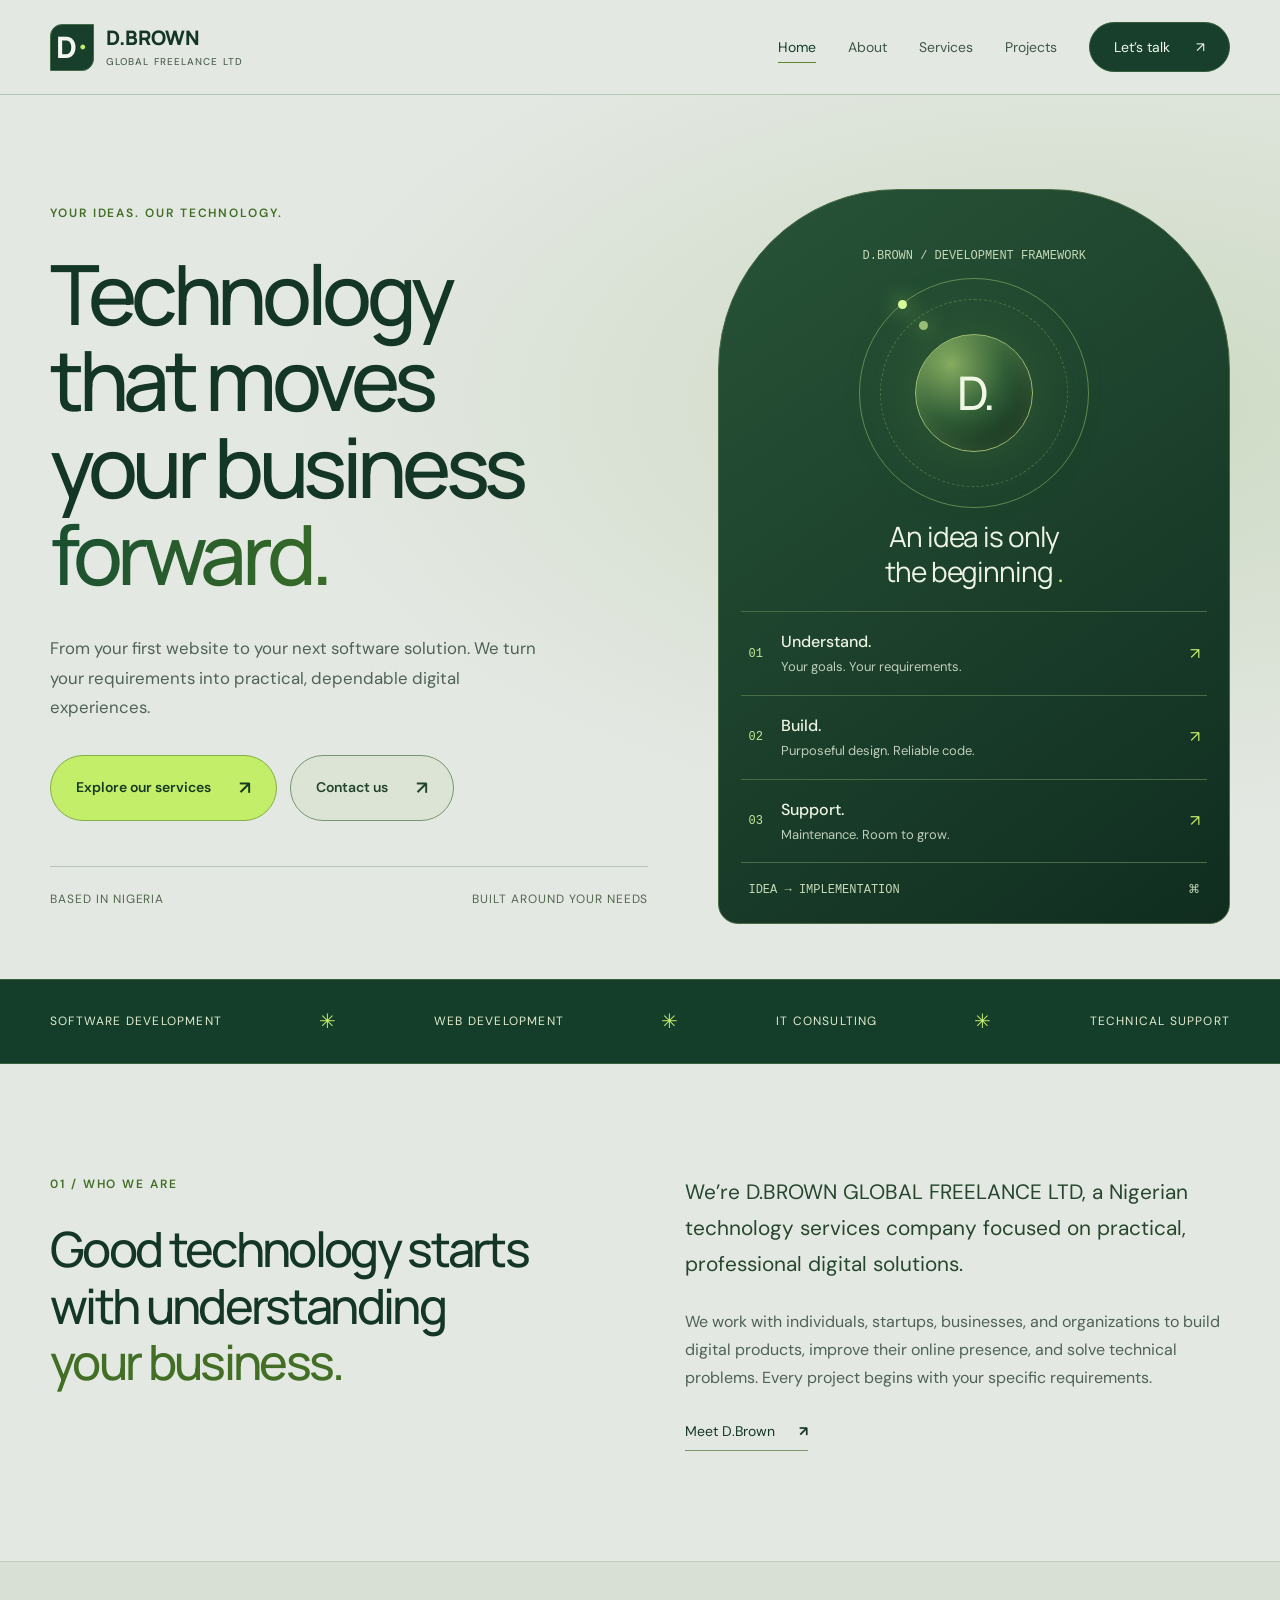
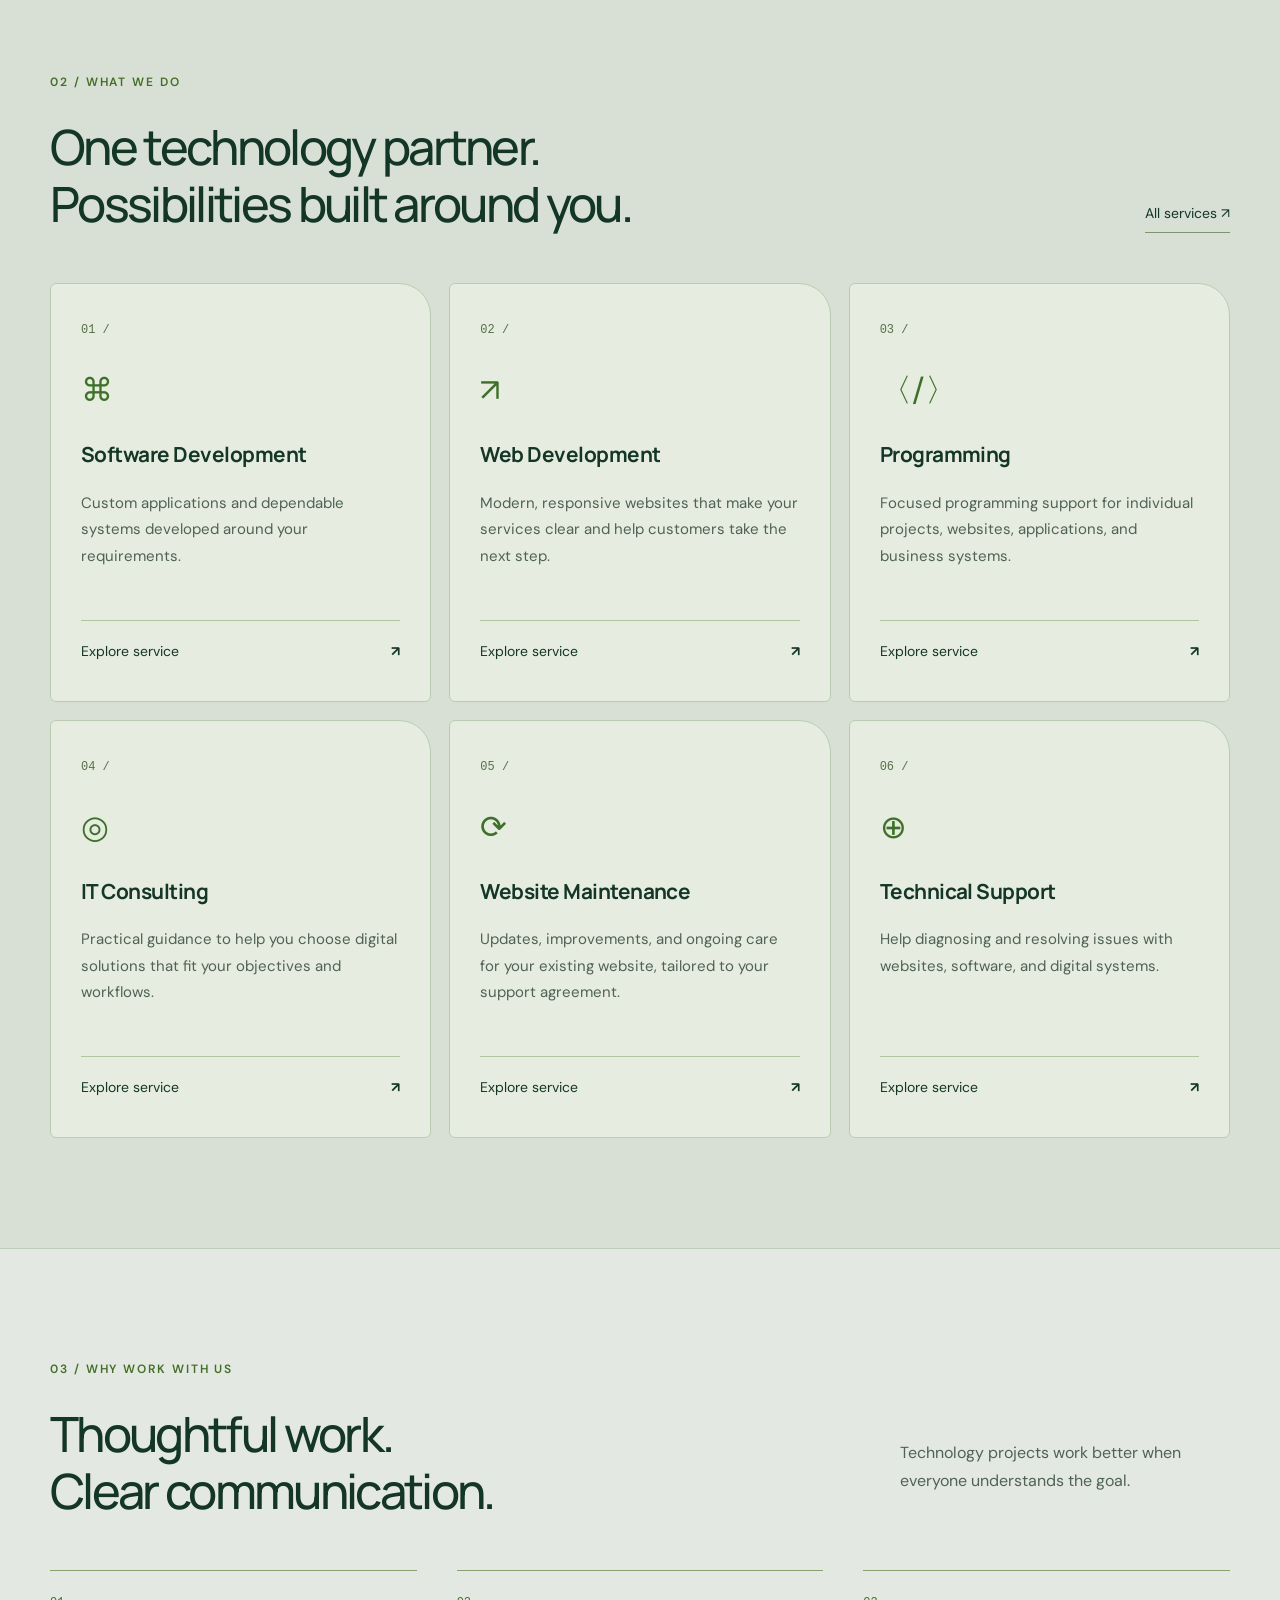
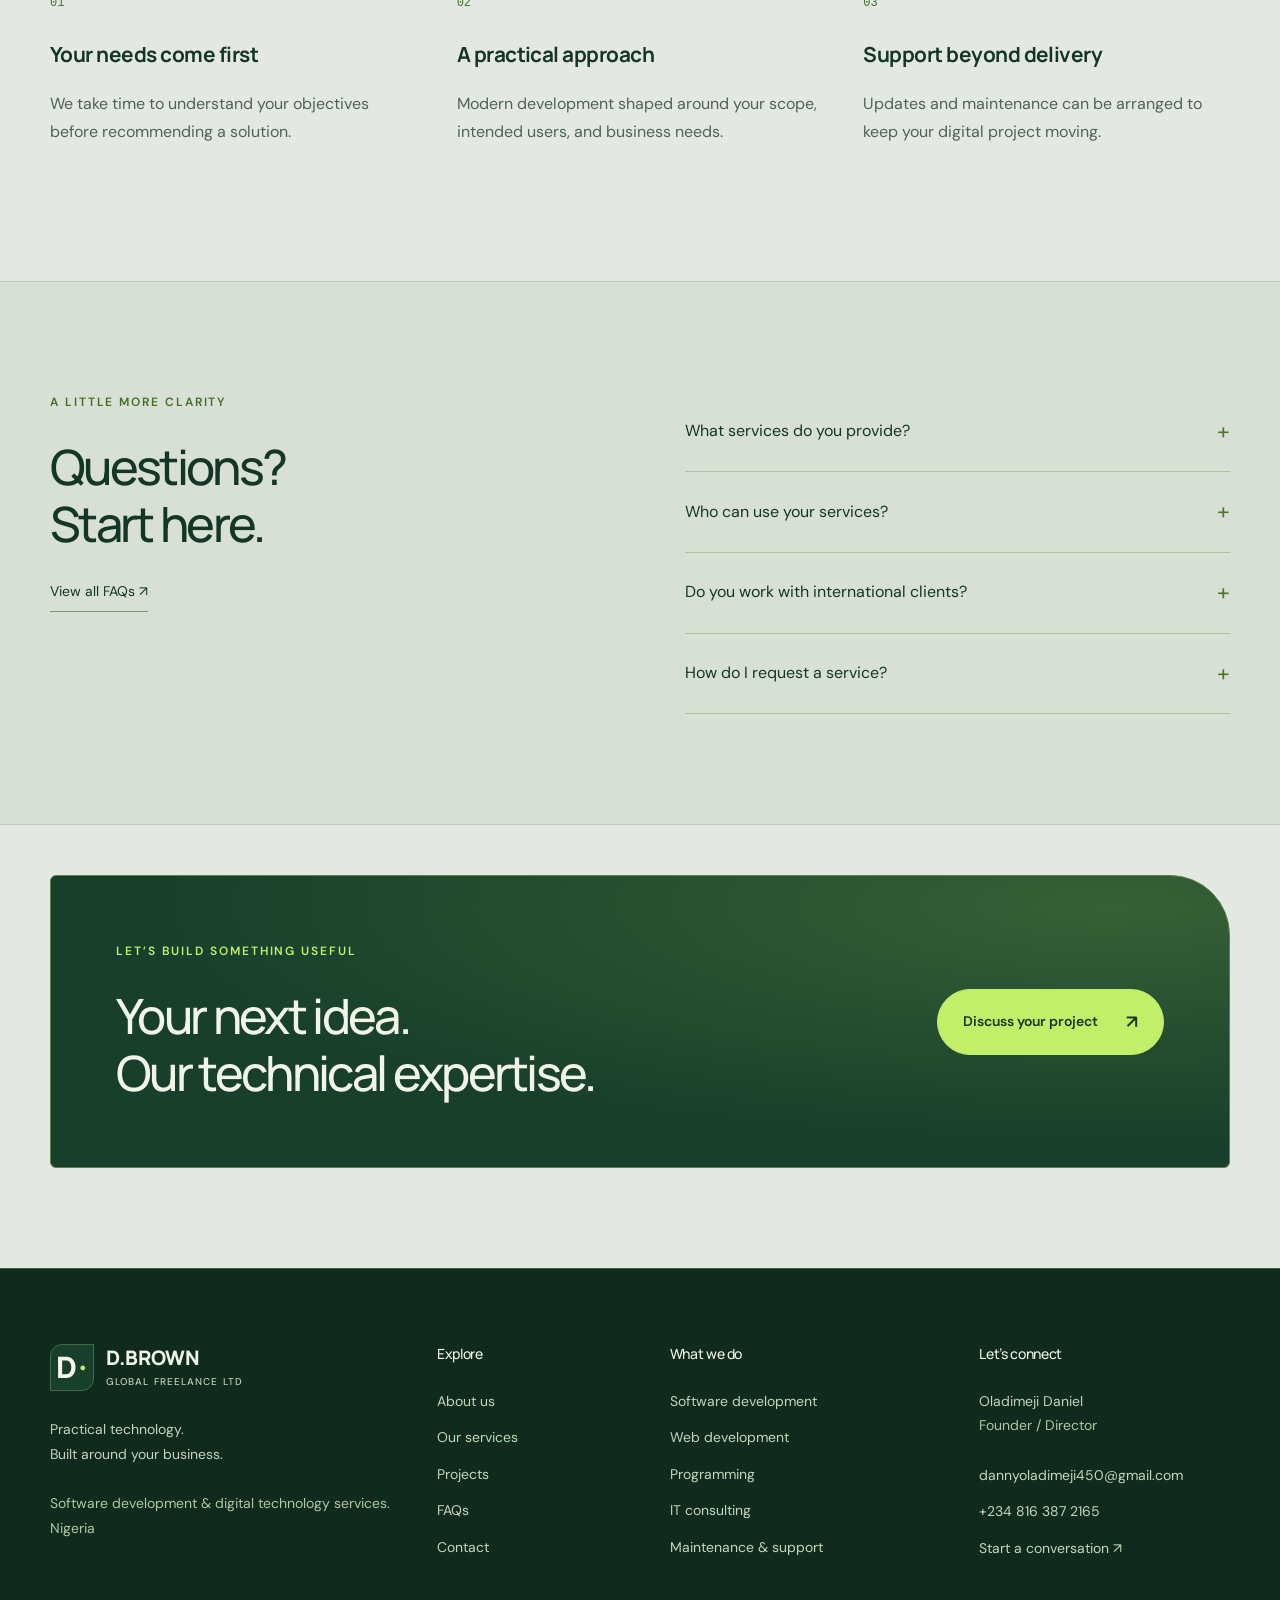
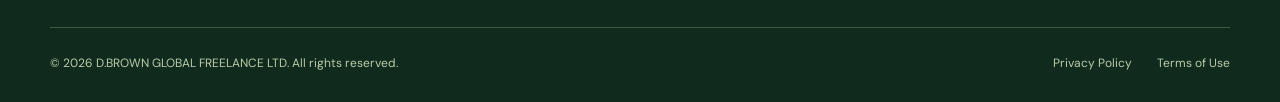
==== commit 1921f6fa: "Update company name from 'GLOBAL TALENT TECH' to 'GLOBAL FREELANCE'" ====
--- a/index.html
+++ b/index.html
@@ -6,9 +6,9 @@
     <title>
       Software Development
       &
-      IT Services | D.BROWN GLOBAL TALENT TECH LTD
+      IT Services | D.BROWN GLOBAL FREELANCE LTD
     </title>
-    <meta name="description" content="D.BROWN GLOBAL TALENT TECH LTD provides professional software development, programming, web development, IT consulting, technical support, and digital technology services in Nigeria and internationally.">
+    <meta name="description" content="D.BROWN GLOBALFREELANCE LTD provides professional software development, programming, web development, IT consulting, technical support, and digital technology services in Nigeria and internationally.">
     <link rel="icon" type="image/svg+xml" href="data:image/svg+xml,%3Csvg xmlns='http://www.w3.org/2000/svg' viewBox='0 0 40 40'%3E%3Crect width='40' height='40' rx='10' fill='%231b274c'/%3E%3Ctext x='8' y='29' font-size='28' font-family='Arial' font-weight='bold' fill='%23a8c0ff'%3ED%3C/text%3E%3C/svg%3E">
     <link rel="stylesheet" href="style.css">
     <script src="app.js" defer>
@@ -30,7 +30,7 @@
           <span>
             D.BROWN
             <small>
-              GLOBAL TALENT TECH LTD
+              GLOBAL FREELANCE LTD
             </small>
           </span>
         </a>
@@ -226,7 +226,7 @@
         </div>
         <div>
           <p class="lead">
-            We’re D.BROWN GLOBAL TALENT TECH LTD, a Nigerian technology services company focused on practical, professional digital solutions.
+            We’re D.BROWN GLOBAL FREELANCE LTD, a Nigerian technology services company focused on practical, professional digital solutions.
           </p>
           <p>
             We work with individuals, startups, businesses, and organizations to build digital products, improve their online presence, and solve technical problems. Every project begins with your specific requirements.
@@ -527,7 +527,7 @@
             <span>
               D.BROWN
               <small>
-                GLOBAL TALENT TECH LTD
+                GLOBAL FREELANCE LTD
               </small>
             </span>
           </a>
@@ -594,13 +594,13 @@
     <span class="muted">Founder / Director</span>
   </p>
 
-  <a href="oladimejidaniel866@gmail.com">
-    oladimejidaniel866@gmail.com
+  <a href="dannyoladimeji450@gmail.com">
+    dannyoladimeji450@gmail.com
   </a>
 
   
-  <a href="tel:+2348146560741">
-    +234 814 656 0741
+  <a href="tel:+2348163872165">
+    +234 816 387 2165
   </a>
 
   <a href="contact.html">Start a conversation ↗</a>
@@ -608,7 +608,7 @@
       </div>
       <div class="wrap footer-bottom">
         <span>
-          © 2026 D.BROWN GLOBAL TALENT TECH LTD. All rights reserved.
+          © 2026 D.BROWN GLOBAL FREELANCE LTD. All rights reserved.
         </span>
         <div>
           <a href="privacy.html">
--- a/style.css
+++ b/style.css
@@ -1,259 +1,1520 @@
-/* D.BROWN — Midnight / Electric. Standalone, editable stylesheet. */
+/* D.BROWN — Soft Grey, Dark Green & Lime */
+
 @import url('https://fonts.googleapis.com/css2?family=DM+Sans:wght@400;500;600;700&family=Manrope:wght@400;500;600;700;800&display=swap');
+
 :root {
-  color-scheme: dark;
-  --bg: #07080c;
-  --surface: #101219;
-  --ink: #f0f2ff;
-  --muted: #a8adbf;
-  --line: #292d3c;
-  --blue: #4870ff;
-  --accent: #92adff;
-  --pale: #0c0e15;
-}
-* { box-sizing: border-box; }
-html { scroll-behavior: smooth; scroll-padding-top: 110px; }
-body { margin: 0; background: var(--bg); color: var(--ink); font: 16px/1.75 'DM Sans', Arial, sans-serif; }
-::selection { background: #4865c9; color: #fff; }
-h1, h2, h3, .brand { font-family: Manrope, Arial, sans-serif; }
-h1, h2, h3, p { margin-top: 0; }
-h1 { font-size: clamp(3.2rem, 6.5vw, 6.3rem); line-height: 1.04; letter-spacing: -.065em; font-weight: 500; margin-bottom: 30px; }
-h2 { font-size: clamp(2rem, 3.8vw, 3.65rem); line-height: 1.17; letter-spacing: -.055em; font-weight: 500; margin-bottom: 25px; }
-h3 { font-size: 1.3rem; line-height: 1.4; letter-spacing: -.025em; }
-p { color: var(--muted); margin-bottom: 25px; }
-a { color: inherit; text-decoration: none; }
-button, input, select, textarea { font: inherit; }
-button, a, summary { -webkit-tap-highlight-color: transparent; touch-action: manipulation; }
-a:focus-visible, button:focus-visible, summary:focus-visible { outline: 2px solid var(--accent); outline-offset: 6px; }
-.wrap { width: min(1320px, calc(100% - 100px)); margin-inline: auto; }
-.section { padding-block: 110px; }
-.eyebrow { display: block; color: var(--accent); font-size: .75rem; letter-spacing: .16em; font-weight: 600; margin-bottom: 26px; }
-em { font-style: normal; color: var(--accent); }
-header { position: sticky; top: 0; z-index: 50; background: #07080ce8; backdrop-filter: blur(20px); border-bottom: 1px solid var(--line); }
-.header-inner { height: 94px; display: flex; justify-content: space-between; align-items: center; gap: 25px; }
-.brand { display: inline-flex; align-items: center; gap: 12px; font-size: 1.25rem; font-weight: 800; line-height: 1.1; }
-.brand small { display: block; font-family: 'DM Sans', Arial, sans-serif; font-size: .62rem; letter-spacing: .11em; margin-top: 8px; font-weight: 500; color: #b7bed2; }
-.brand-mark { display: flex; justify-content: center; align-items: center; width: 44px; height: 47px; border: 1px solid #53669e; border-radius: 12px 0 12px 0; font-size: 1.85rem; color: #fff; background: #1b274c; }
-.brand-mark span { color: #8eabff; font-size: 1rem; }
-nav { display: flex; align-items: center; gap: 32px; }
-nav a { font-size: .875rem; color: #c0c5d6; transition: color .2s; }
-nav a:hover, nav a[aria-current] { color: white; }
-nav a[aria-current] { text-decoration: underline; text-decoration-color: var(--blue); text-underline-offset: 10px; }
-.nav-cta { border: 1px solid #4a5270; border-radius: 100px; padding: 12px 24px; color: white; }
-.nav-cta:hover { background: #1b2341; }
-.nav-cta span { margin-left: 22px; }
-.menu-toggle { display: none; }
-.hero { position: relative; padding: 94px 0 55px; overflow: hidden; background: radial-gradient(ellipse at 85% 35%, #192d623f, transparent 53%), var(--bg); }
-.hero-grid { display: grid; grid-template-columns: 1.17fr 1fr; gap: 70px; align-items: center; }
-.hero h1 em { display: block; background: linear-gradient(105deg, #adc6ff, #6588ff 65%, #b498ff); background-clip: text; color: transparent; padding-bottom: .1em; }
-.hero-copy > p { max-width: 510px; font-size: 1.05rem; }
-.actions { display: flex; flex-wrap: wrap; gap: 13px; margin-top: 32px; }
-.button { display: inline-flex; justify-content: space-between; align-items: center; gap: 28px; border: 1px solid transparent; border-radius: 100px; padding: 16px 25px; font-size: .875rem; font-weight: 600; cursor: pointer; transition: transform .25s, background .25s, box-shadow .25s; }
-.button:hover { transform: translateY(-3px); }
-.button span { font-size: 1.15rem; }
-.lime, .dark { color: #fff; background: #3658d4; border-color: #7391ff; }
-.lime:hover, .dark:hover { background: #4367e8; box-shadow: 0 8px 35px #3359ee35; }
-.outline { border-color: #444d69; color: #e9eeff; background: #101522; }
-.outline:hover { background: #1c253c; }
-.hero-foot { display: flex; justify-content: space-between; gap: 20px; margin-top: 45px; padding-top: 22px; border-top: 1px solid var(--line); font-size: .75rem; letter-spacing: .08em; color: #999fb4; }
-/* A circular process diagram, animated with lightweight CSS geometry. */
-.tech-panel { position: relative; min-width: 0; padding: 22px; border: 1px solid #333e60; border-radius: 180px 180px 20px 20px; background: linear-gradient(145deg, #17224088, #0b0e19); }
-.panel-top, .panel-bottom { display: flex; justify-content: space-between; gap: 14px; color: #9baad1; font: 12px/1.6 monospace; }
-.panel-top { justify-content: center; text-align: center; padding: 35px 12px 0; }
-.panel-top > span:last-child { display: none; }
-.orbit-stage { height: 245px; position: relative; display: grid; place-items: center; margin: 4px 0; }
-.orbit-core { width: 118px; height: 118px; border-radius: 50%; background: radial-gradient(circle at 30% 25%, #778dd5, #2b3c76 45%, #111931 80%); box-shadow: inset 0 0 22px #879bf838, 0 0 80px #4568ec26; display: grid; place-items: center; border: 1px solid #778cd0; }
-.orbit-core strong { font: 500 2.9rem Manrope, sans-serif; letter-spacing: -.09em; }
-.orbit-ring { position: absolute; width: 230px; height: 230px; border: 1px solid #586fa768; border-radius: 50%; animation: orbit 24s linear infinite; }
-.orbit-ring::after { content: ''; position: absolute; width: 9px; height: 9px; background: #b4c8ff; border-radius: 50%; top: 21px; left: 38px; box-shadow: 0 0 20px #8ba9ff; }
-.orbit-ring.second { width: 188px; height: 188px; animation-direction: reverse; animation-duration: 17s; border-style: dashed; opacity: .65; }
-@keyframes orbit { to { transform: rotate(360deg); } }
-.panel-title { font-family: Manrope, sans-serif; text-align: center; font-size: 1.75rem; line-height: 1.25; letter-spacing: -.04em; padding-bottom: 22px; }
-.panel-title > span { color: var(--accent); }
-.flow-row { display: flex; gap: 18px; align-items: center; padding: 16px 7px; border-top: 1px solid #333c55; }
-.flow-row > span { font: 12px monospace; color: #99ade5; }
-.flow-row strong { font-size: 1rem; font-weight: 500; }
-.flow-row small { display: block; font-size: .8125rem; color: #a6afc9; }
-.flow-row b { margin-left: auto; color: var(--accent); font-weight: 400; }
-.panel-bottom { border-top: 1px solid #333c55; padding: 18px 7px 0; }
-.capability-strip { background: #101420; border-block: 1px solid #303950; padding: 24px 0; }
-.capability-strip .wrap { display: flex; justify-content: space-between; align-items: center; gap: 22px; font-size: .75rem; letter-spacing: .1em; color: #c0c9e3; }
-.capability-strip b { color: #829fff; font-size: 20px; font-weight: 400; }
-.split { display: grid; grid-template-columns: 1fr 1fr; gap: 90px; }
-.lead { font-size: 1.3rem; color: #e0e5f7; }
-.text-link { display: inline-flex; justify-content: space-between; align-items: center; gap: 24px; font-size: .875rem; border-bottom: 1px solid #4e5b82; padding-bottom: 7px; }
-.text-link:hover { color: var(--accent); }
-.pale { background: var(--pale); border-block: 1px solid #1c2131; }
-.section-head { display: flex; justify-content: space-between; align-items: end; gap: 50px; margin-bottom: 50px; }
-.section-head h2 { margin: 0; }
-.section-head > p { max-width: 330px; }
-.cards { display: grid; grid-template-columns: repeat(3, 1fr); gap: 18px; }
-.service-card { position: relative; padding: 30px; border: 1px solid #30374c; border-radius: 6px 32px 6px 6px; background: #11151f; transition: border-color .25s, transform .25s, background .25s; }
-.service-card:hover { transform: translateY(-6px); border-color: #7b97f4; background: #17213a; }
-.number { font: 12px monospace; color: #9caacb; }
-.card-icon { display: block; color: var(--accent); font-size: 2rem; height: 58px; margin: 20px 0; }
-.service-card p { font-size: .9375rem; min-height: 105px; }
-.service-card .text-link { display: flex; border-bottom: 0; border-top: 1px solid #323d59; padding-top: 18px; }
-.values { display: grid; grid-template-columns: repeat(3, 1fr); gap: 40px; }
-.values article { border-top: 1px solid #48577e; padding-top: 25px; }
-.values article > span { display: block; font: 12px monospace; color: #a3b9ff; margin-bottom: 30px; }
-.values.two { grid-template-columns: 1fr 1fr; gap: 75px; }
-.cta { position: relative; background: radial-gradient(ellipse at 90% 10%, #304a9860, transparent 65%), #101a32; border: 1px solid #465b92; border-radius: 6px 60px 6px 6px; margin-block: 50px 100px; padding: 65px; display: flex; justify-content: space-between; align-items: center; gap: 40px; }
-.cta h2 { margin: 0; }
-.cta .button { flex-shrink: 0; }
-details { border-bottom: 1px solid #343d55; }
-summary { list-style: none; display: flex; justify-content: space-between; align-items: center; gap: 20px; padding: 22px 0; cursor: pointer; line-height: 1.55; }
-summary::-webkit-details-marker { display: none; }
-summary span { color: var(--accent); font-size: 23px; transition: transform .2s; }
-details[open] summary span { transform: rotate(45deg); }
-details p { font-size: .9375rem; }
-footer { background: #05060a; border-top: 1px solid var(--line); padding: 75px 0 28px; }
-.footer-grid { display: grid; grid-template-columns: 1.8fr 1fr 1.4fr 1.3fr; gap: 40px; }
-footer .brand { margin-bottom: 26px; }
-footer p, footer h3 { font-size: .875rem; }
-footer h3 { margin-bottom: 25px; font-weight: 500; }
-footer .muted { color: #969db4; }
-.footer-grid > div > a:not(.brand) { display: block; color: #a8b0c8; font-size: .875rem; margin-bottom: 12px; overflow-wrap: anywhere; }
-footer a:hover { color: #b5c7ff !important; }
-.footer-bottom { border-top: 1px solid var(--line); padding-top: 25px; margin-top: 55px; display: flex; justify-content: space-between; gap: 25px; color: #999fb2; font-size: .75rem; }
-.footer-bottom > div { display: flex; gap: 25px; }
-.page-intro { padding-block: 85px 65px; border-bottom: 1px solid #3e4a6b; }
-.page-intro h1 { font-size: clamp(2.8rem, 5.5vw, 5.1rem); }
-.page-intro p { max-width: 720px; font-size: 1.1rem; margin: 0; }
-.checklist { list-style: none; padding: 0; margin: 0; }
-.checklist li { padding: 13px 0; border-bottom: 1px solid var(--line); }
-.checklist li::before { content: '↗'; color: var(--accent); margin-right: 16px; }
-.leadership { display: grid; grid-template-columns: 230px 1fr; gap: 60px; padding: 50px; background: #101522; border: 1px solid #34405c; border-radius: 8px; }
-.monogram { min-height: 230px; display: grid; place-items: center; background: #1c2a4d; color: #a8c0ff; font: 500 5rem Manrope, sans-serif; border-radius: 120px 120px 5px 5px; }
-.leadership h3 { font-size: 1rem; font-weight: 400; color: var(--muted); }
-.leadership p { max-width: 660px; }
-.tags { display: flex; flex-wrap: wrap; gap: 15px; margin-top: 35px; }
-.tags span { padding: 12px 22px; border: 1px solid #3e4864; border-radius: 50px; color: #cbd3e9; }
-.service-detail { display: grid; grid-template-columns: 1fr 1fr; gap: 95px; padding-block: 75px; border-bottom: 1px solid var(--line); }
-.measure, .service-detail p { max-width: 660px; }
-.notice { margin: 30px 0; padding: 18px 22px; border: 1px solid #3d4e75; border-left: 3px solid #829fff; background: #131c31; color: #c6d1ec; font-size: .875rem; border-radius: 4px; }
-.project-grid { display: grid; grid-template-columns: 1fr 1fr; gap: 30px; padding-block: 15px 45px; }
-.project-card { overflow: hidden; border: 1px solid #34405e; border-radius: 6px 30px 6px 6px; background: #10131d; }
-.project-cover { position: relative; padding: 35px; height: 290px; background: radial-gradient(ellipse at 100% 0, #334b80, transparent 75%), #182440; display: flex; flex-direction: column; justify-content: space-between; }
-.project-card:nth-child(2) .project-cover { background: radial-gradient(ellipse at 100% 0, #4b376d, transparent 75%), #221b35; }
-.project-card:nth-child(3) .project-cover { background: radial-gradient(ellipse at 100% 0, #294968, transparent 75%), #122335; }
-.project-card:nth-child(4) .project-cover { background: radial-gradient(ellipse at 100% 0, #37467a, transparent 75%), #1a2035; }
-.project-cover strong { font: 500 clamp(2rem, 3.5vw, 3.1rem)/1.2 Manrope, sans-serif; letter-spacing: -.05em; max-width: 380px; }
-.project-cover span, .project-cover small { font-size: .75rem; letter-spacing: .12em; color: #b7c6e7; }
-.project-info { padding: 30px; }
-.project-info h2 { font-size: 1.75rem; }
-.project-info .eyebrow { margin-bottom: 18px; }
-.project-info li { color: var(--muted); padding-block: 5px; }
-.faq-list { max-width: 850px; padding-block: 40px 60px; }
-.contact-grid { display: grid; grid-template-columns: .85fr 1.15fr; gap: 70px; }
-dt { color: #a4afd0; text-transform: uppercase; letter-spacing: .12em; font-size: .75rem; margin-top: 24px; }
-dd { margin: 5px 0 0; overflow-wrap: anywhere; }
-form { padding: 36px; border: 1px solid #3a4664; background: #101521; border-radius: 6px 28px 6px 6px; }
-form h2 { font-size: 1.75rem; }
-.form-note { font-size: .875rem; }
-.form-note a { text-decoration: underline; color: #c5d4ff; }
-.form-grid { display: grid; grid-template-columns: 1fr 1fr; gap: 22px; margin-block: 28px; }
-label { font-size: .875rem; }
-label > span { color: var(--accent); }
-input, select, textarea { display: block; width: 100%; min-width: 0; padding: 12px 14px; margin-top: 8px; background: #090d17; color: #eef2ff; border: 1px solid #697695; border-radius: 6px; font-size: 1rem; }
-input::placeholder, textarea::placeholder { color: #9faac2; opacity: 1; }
-input:focus, select:focus, textarea:focus { outline: 2px solid var(--accent); outline-offset: 2px; }
-textarea { resize: vertical; }
-.full { grid-column: 1/-1; }
-#form-status { color: #b6c9ff; font-size: .875rem; margin: 18px 0 0; }
-.legal { max-width: 850px; padding-block: 35px 90px; }
-.legal h2 { font-size: 1.65rem; margin-top: 40px; }
-.skip { position: fixed; top: -100px; left: 15px; z-index: 110; background: #3658d4; color: #fff; padding: 12px 20px; border-radius: 6px; }
-.skip:focus { top: 10px; }
-/* The decorative ring does not intercept clicks or replace the native pointer. */
-.cursor-ring { position: fixed; top: 0; left: 0; width: 42px; height: 42px; margin: -21px; border: 1px solid #abc0ff; border-radius: 50%; z-index: 100; pointer-events: none; opacity: 0; will-change: transform; transition: opacity .2s, width .2s, height .2s, margin .2s, background .2s; }
-.cursor-ring.visible { opacity: .8; }
-.cursor-ring.hovering { width: 65px; height: 65px; margin: -32.5px; background: #7e9eff17; border-color: #dbe6ff; }
-.scroll-progress { position: fixed; top: 0; left: 0; height: 2px; width: 100%; background: #91adff; transform: scaleX(0); transform-origin: left; z-index: 101; pointer-events: none; }
-.reveal-enter { animation: reveal .65s ease-out both; }
-@keyframes reveal { from { opacity: 0; transform: translateY(24px); } to { opacity: 1; transform: translateY(0); } }
+  color-scheme: light;
+  --bg: #e4e8e3;
+  --surface: #dbe2d9;
+  --ink: #143626;
+  --muted: #4f6255;
+  --line: #b6c5b6;
+  --blue: #377a43;
+  --accent: #426f25;
+  --lime: #c2ee69;
+  --green: #143e2a;
+  --pale: #d8e0d5;
+}
+
+* {
+  box-sizing: border-box;
+}
+
+html {
+  scroll-behavior: smooth;
+  scroll-padding-top: 110px;
+}
+
+body {
+  margin: 0;
+  background: var(--bg);
+  color: var(--ink);
+  font: 16px/1.75 'DM Sans', Arial, sans-serif;
+}
+
+::selection {
+  background: #c2ee69;
+  color: #143626;
+}
+
+h1,
+h2,
+h3,
+.brand {
+  font-family: Manrope, Arial, sans-serif;
+}
+
+h1,
+h2,
+h3,
+p {
+  margin-top: 0;
+}
+
+h1 {
+  font-size: clamp(3.2rem, 6.5vw, 6.3rem);
+  line-height: 1.04;
+  letter-spacing: -.065em;
+  font-weight: 500;
+  margin-bottom: 30px;
+}
+
+h2 {
+  font-size: clamp(2rem, 3.8vw, 3.65rem);
+  line-height: 1.17;
+  letter-spacing: -.055em;
+  font-weight: 500;
+  margin-bottom: 25px;
+}
+
+h3 {
+  font-size: 1.3rem;
+  line-height: 1.4;
+  letter-spacing: -.025em;
+}
+
+p {
+  color: var(--muted);
+  margin-bottom: 25px;
+}
+
+a {
+  color: inherit;
+  text-decoration: none;
+}
+
+button,
+input,
+select,
+textarea {
+  font: inherit;
+}
+
+button,
+a,
+summary {
+  -webkit-tap-highlight-color: transparent;
+  touch-action: manipulation;
+}
+
+a:focus-visible,
+button:focus-visible,
+summary:focus-visible {
+  outline: 2px solid #4c7a28;
+  outline-offset: 6px;
+}
+
+.wrap {
+  width: min(1320px, calc(100% - 100px));
+  margin-inline: auto;
+}
+
+.section {
+  padding-block: 110px;
+}
+
+.eyebrow {
+  display: block;
+  color: var(--accent);
+  font-size: .75rem;
+  letter-spacing: .16em;
+  font-weight: 600;
+  margin-bottom: 26px;
+}
+
+em {
+  font-style: normal;
+  color: var(--accent);
+}
+
+/* HEADER */
+
+header {
+  position: sticky;
+  top: 0;
+  z-index: 50;
+  background: rgba(228, 232, 227, .95);
+  backdrop-filter: blur(20px);
+  border-bottom: 1px solid var(--line);
+}
+
+.header-inner {
+  height: 94px;
+  display: flex;
+  justify-content: space-between;
+  align-items: center;
+  gap: 25px;
+}
+
+.brand {
+  display: inline-flex;
+  align-items: center;
+  gap: 12px;
+  font-size: 1.25rem;
+  font-weight: 800;
+  line-height: 1.1;
+}
+
+.brand small {
+  display: block;
+  font-family: 'DM Sans', Arial, sans-serif;
+  font-size: .62rem;
+  letter-spacing: .11em;
+  margin-top: 8px;
+  font-weight: 500;
+  color: #506452;
+}
+
+.brand-mark {
+  display: flex;
+  justify-content: center;
+  align-items: center;
+  width: 44px;
+  height: 47px;
+  border: 1px solid #456a47;
+  border-radius: 12px 0 12px 0;
+  font-size: 1.85rem;
+  color: #f4f7ee;
+  background: #173f2c;
+}
+
+.brand-mark span {
+  color: var(--lime);
+  font-size: 1rem;
+}
+
+nav {
+  display: flex;
+  align-items: center;
+  gap: 32px;
+}
+
+nav a {
+  font-size: .875rem;
+  color: #405746;
+  transition: color .2s;
+}
+
+nav a:hover,
+nav a[aria-current] {
+  color: #143e2a;
+}
+
+nav a[aria-current] {
+  text-decoration: underline;
+  text-decoration-color: #5d852d;
+  text-underline-offset: 10px;
+}
+
+.nav-cta {
+  border: 1px solid #365e3c;
+  border-radius: 100px;
+  padding: 12px 24px;
+  color: #f1f6e9;
+  background: #173f2c;
+}
+
+nav .nav-cta:hover {
+  background: #285737;
+  color: #d6f79a;
+}
+
+.nav-cta span {
+  margin-left: 22px;
+}
+
+.menu-toggle {
+  display: none;
+}
+
+/* HERO */
+
+.hero {
+  position: relative;
+  padding: 94px 0 55px;
+  overflow: hidden;
+  background:
+    radial-gradient(
+      ellipse at 85% 35%,
+      rgba(118, 165, 77, .22),
+      transparent 53%
+    ),
+    var(--bg);
+}
+
+.hero-grid {
+  display: grid;
+  grid-template-columns: 1.17fr 1fr;
+  gap: 70px;
+  align-items: center;
+}
+
+.hero h1 em {
+  display: block;
+  background: linear-gradient(
+    105deg,
+    #194e31,
+    #447724 65%,
+    #64872c
+  );
+  -webkit-background-clip: text;
+  background-clip: text;
+  color: transparent;
+  padding-bottom: .1em;
+}
+
+.hero-copy > p {
+  max-width: 510px;
+  font-size: 1.05rem;
+}
+
+.actions {
+  display: flex;
+  flex-wrap: wrap;
+  gap: 13px;
+  margin-top: 32px;
+}
+
+.button {
+  display: inline-flex;
+  justify-content: space-between;
+  align-items: center;
+  gap: 28px;
+  border: 1px solid transparent;
+  border-radius: 100px;
+  padding: 16px 25px;
+  font-size: .875rem;
+  font-weight: 600;
+  cursor: pointer;
+  transition:
+    transform .25s,
+    background .25s,
+    box-shadow .25s;
+}
+
+.button:hover {
+  transform: translateY(-3px);
+}
+
+.button span {
+  font-size: 1.15rem;
+}
+
+.lime {
+  color: #173821;
+  background: #c2ee69;
+  border-color: #86ae46;
+}
+
+.lime:hover {
+  background: #d1f78a;
+  box-shadow: 0 8px 35px rgba(96, 133, 41, .2);
+}
+
+.dark {
+  color: #f1f6e9;
+  background: #194b30;
+  border-color: #47724c;
+}
+
+.dark:hover {
+  background: #285f3c;
+  box-shadow: 0 8px 35px rgba(29, 75, 41, .18);
+}
+
+.outline {
+  border-color: #799471;
+  color: #21442b;
+  background: #dce5d5;
+}
+
+.outline:hover {
+  background: #cadbbd;
+}
+
+.hero-foot {
+  display: flex;
+  justify-content: space-between;
+  gap: 20px;
+  margin-top: 45px;
+  padding-top: 22px;
+  border-top: 1px solid var(--line);
+  font-size: .75rem;
+  letter-spacing: .08em;
+  color: #52664e;
+}
+
+/* ANIMATED HERO PANEL */
+
+.tech-panel {
+  position: relative;
+  min-width: 0;
+  padding: 22px;
+  border: 1px solid #4a6a43;
+  border-radius: 180px 180px 20px 20px;
+  background: linear-gradient(145deg, #285438, #102d20);
+  color: #edf4e4;
+}
+
+.panel-top,
+.panel-bottom {
+  display: flex;
+  justify-content: space-between;
+  gap: 14px;
+  color: #c4d8b5;
+  font: 12px/1.6 monospace;
+}
+
+.panel-top {
+  justify-content: center;
+  text-align: center;
+  padding: 35px 12px 0;
+}
+
+.panel-top > span:last-child {
+  display: none;
+}
+
+.orbit-stage {
+  height: 245px;
+  position: relative;
+  display: grid;
+  place-items: center;
+  margin: 4px 0;
+}
+
+.orbit-core {
+  width: 118px;
+  height: 118px;
+  border-radius: 50%;
+  background: radial-gradient(
+    circle at 30% 25%,
+    #86ac60,
+    #315e37 45%,
+    #132f1e 80%
+  );
+  box-shadow:
+    inset 0 0 22px rgba(199, 239, 131, .22),
+    0 0 80px rgba(153, 213, 70, .18);
+  display: grid;
+  place-items: center;
+  border: 1px solid #9abc71;
+}
+
+.orbit-core strong {
+  font: 500 2.9rem Manrope, sans-serif;
+  letter-spacing: -.09em;
+  color: #f0f7e4;
+}
+
+.orbit-ring {
+  position: absolute;
+  width: 230px;
+  height: 230px;
+  border: 1px solid rgba(169, 210, 118, .48);
+  border-radius: 50%;
+  animation: orbit 24s linear infinite;
+}
+
+.orbit-ring::after {
+  content: '';
+  position: absolute;
+  width: 9px;
+  height: 9px;
+  background: #d6f99b;
+  border-radius: 50%;
+  top: 21px;
+  left: 38px;
+  box-shadow: 0 0 20px #b7ee66;
+}
+
+.orbit-ring.second {
+  width: 188px;
+  height: 188px;
+  animation-direction: reverse;
+  animation-duration: 17s;
+  border-style: dashed;
+  opacity: .65;
+}
+
+@keyframes orbit {
+  to {
+    transform: rotate(360deg);
+  }
+}
+
+.panel-title {
+  font-family: Manrope, sans-serif;
+  text-align: center;
+  font-size: 1.75rem;
+  line-height: 1.25;
+  letter-spacing: -.04em;
+  padding-bottom: 22px;
+}
+
+.panel-title > span {
+  color: var(--lime);
+}
+
+.flow-row {
+  display: flex;
+  gap: 18px;
+  align-items: center;
+  padding: 16px 7px;
+  border-top: 1px solid #4a6b47;
+}
+
+.flow-row > span {
+  font: 12px monospace;
+  color: #c5e997;
+}
+
+.flow-row strong {
+  font-size: 1rem;
+  font-weight: 500;
+}
+
+.flow-row small {
+  display: block;
+  font-size: .8125rem;
+  color: #bfceba;
+}
+
+.flow-row b {
+  margin-left: auto;
+  color: var(--lime);
+  font-weight: 400;
+}
+
+.panel-bottom {
+  border-top: 1px solid #4a6b47;
+  padding: 18px 7px 0;
+}
+
+/* CAPABILITIES */
+
+.capability-strip {
+  background: #143e2a;
+  border-block: 1px solid #395f3b;
+  padding: 24px 0;
+}
+
+.capability-strip .wrap {
+  display: flex;
+  justify-content: space-between;
+  align-items: center;
+  gap: 22px;
+  font-size: .75rem;
+  letter-spacing: .1em;
+  color: #e0eccf;
+}
+
+.capability-strip b {
+  color: var(--lime);
+  font-size: 20px;
+  font-weight: 400;
+}
+
+.split {
+  display: grid;
+  grid-template-columns: 1fr 1fr;
+  gap: 90px;
+}
+
+.lead {
+  font-size: 1.3rem;
+  color: #26472d;
+}
+
+.text-link {
+  display: inline-flex;
+  justify-content: space-between;
+  align-items: center;
+  gap: 24px;
+  font-size: .875rem;
+  border-bottom: 1px solid #7b966e;
+  padding-bottom: 7px;
+}
+
+.text-link:hover {
+  color: #477223;
+}
+
+.pale {
+  background: var(--pale);
+  border-block: 1px solid #bdcdb7;
+}
+
+.section-head {
+  display: flex;
+  justify-content: space-between;
+  align-items: end;
+  gap: 50px;
+  margin-bottom: 50px;
+}
+
+.section-head h2 {
+  margin: 0;
+}
+
+.section-head > p {
+  max-width: 330px;
+}
+
+/* SERVICES */
+
+.cards {
+  display: grid;
+  grid-template-columns: repeat(3, 1fr);
+  gap: 18px;
+}
+
+.service-card {
+  position: relative;
+  padding: 30px;
+  border: 1px solid #bbcbb1;
+  border-radius: 6px 32px 6px 6px;
+  background: #e6ecdf;
+  transition:
+    border-color .25s,
+    transform .25s,
+    background .25s;
+}
+
+.service-card:hover {
+  transform: translateY(-6px);
+  border-color: #73954b;
+  background: #d7e7c6;
+}
+
+.number {
+  font: 12px monospace;
+  color: #557048;
+}
+
+.card-icon {
+  display: block;
+  color: #3d7129;
+  font-size: 2rem;
+  height: 58px;
+  margin: 20px 0;
+}
+
+.service-card p {
+  font-size: .9375rem;
+  min-height: 105px;
+}
+
+.service-card .text-link {
+  display: flex;
+  border-bottom: 0;
+  border-top: 1px solid #b1c59f;
+  padding-top: 18px;
+}
+
+.values {
+  display: grid;
+  grid-template-columns: repeat(3, 1fr);
+  gap: 40px;
+}
+
+.values article {
+  border-top: 1px solid #87a26e;
+  padding-top: 25px;
+}
+
+.values article > span {
+  display: block;
+  font: 12px monospace;
+  color: #456f28;
+  margin-bottom: 30px;
+}
+
+.values.two {
+  grid-template-columns: 1fr 1fr;
+  gap: 75px;
+}
+
+/* CALL TO ACTION */
+
+.cta {
+  position: relative;
+  background:
+    radial-gradient(
+      ellipse at 90% 10%,
+      rgba(164, 214, 91, .22),
+      transparent 65%
+    ),
+    #173f2b;
+  color: #f0f5e8;
+  border: 1px solid #5d8248;
+  border-radius: 6px 60px 6px 6px;
+  margin-block: 50px 100px;
+  padding: 65px;
+  display: flex;
+  justify-content: space-between;
+  align-items: center;
+  gap: 40px;
+}
+
+.cta .eyebrow {
+  color: #c2ee69;
+}
+
+.cta h2 {
+  margin: 0;
+}
+
+.cta .button {
+  flex-shrink: 0;
+  color: #173821;
+  background: #c2ee69;
+  border-color: #c2ee69;
+}
+
+.cta .button:hover {
+  background: #d6f79e;
+}
+
+.cta a:focus-visible {
+  outline-color: #d6f79e;
+}
+
+/* FAQ */
+
+details {
+  border-bottom: 1px solid #afc09f;
+}
+
+summary {
+  list-style: none;
+  display: flex;
+  justify-content: space-between;
+  align-items: center;
+  gap: 20px;
+  padding: 22px 0;
+  cursor: pointer;
+  line-height: 1.55;
+}
+
+summary::-webkit-details-marker {
+  display: none;
+}
+
+summary span {
+  color: #4d7628;
+  font-size: 23px;
+  transition: transform .2s;
+}
+
+details[open] summary span {
+  transform: rotate(45deg);
+}
+
+details p {
+  font-size: .9375rem;
+}
+
+/* FOOTER */
+
+footer {
+  background: #102b1e;
+  color: #edf3e5;
+  border-top: 1px solid #3b5d35;
+  padding: 75px 0 28px;
+}
+
+.footer-grid {
+  display: grid;
+  grid-template-columns: 1.8fr 1fr 1.4fr 1.3fr;
+  gap: 40px;
+}
+
+footer .brand {
+  margin-bottom: 26px;
+}
+
+footer .brand small {
+  color: #bdcfb4;
+}
+
+footer p,
+footer h3 {
+  font-size: .875rem;
+}
+
+footer p {
+  color: #c5d2bd;
+}
+
+footer h3 {
+  margin-bottom: 25px;
+  font-weight: 500;
+}
+
+footer .muted {
+  color: #b2c5a5;
+}
+
+.footer-grid > div > a:not(.brand) {
+  display: block;
+  color: #c6d5bb;
+  font-size: .875rem;
+  margin-bottom: 12px;
+  overflow-wrap: anywhere;
+}
+
+footer a:hover {
+  color: #d0f69b !important;
+}
+
+footer a:focus-visible {
+  outline-color: #c2ee69;
+}
+
+.footer-bottom {
+  border-top: 1px solid #3b5d35;
+  padding-top: 25px;
+  margin-top: 55px;
+  display: flex;
+  justify-content: space-between;
+  gap: 25px;
+  color: #b9cca9;
+  font-size: .75rem;
+}
+
+.footer-bottom > div {
+  display: flex;
+  gap: 25px;
+}
+
+/* INNER PAGES */
+
+.page-intro {
+  padding-block: 85px 65px;
+  border-bottom: 1px solid #a8bf96;
+}
+
+.page-intro h1 {
+  font-size: clamp(2.8rem, 5.5vw, 5.1rem);
+}
+
+.page-intro p {
+  max-width: 720px;
+  font-size: 1.1rem;
+  margin: 0;
+}
+
+.checklist {
+  list-style: none;
+  padding: 0;
+  margin: 0;
+}
+
+.checklist li {
+  padding: 13px 0;
+  border-bottom: 1px solid var(--line);
+}
+
+.checklist li::before {
+  content: '↗';
+  color: #4e7729;
+  margin-right: 16px;
+}
+
+.leadership {
+  display: grid;
+  grid-template-columns: 230px 1fr;
+  gap: 60px;
+  padding: 50px;
+  background: #d6e1ce;
+  border: 1px solid #aec39f;
+  border-radius: 8px;
+}
+
+.monogram {
+  min-height: 230px;
+  display: grid;
+  place-items: center;
+  background: #214b30;
+  color: #c3ef8a;
+  font: 500 5rem Manrope, sans-serif;
+  border-radius: 120px 120px 5px 5px;
+}
+
+.leadership h3 {
+  font-size: 1rem;
+  font-weight: 400;
+  color: var(--muted);
+}
+
+.leadership p {
+  max-width: 660px;
+}
+
+.tags {
+  display: flex;
+  flex-wrap: wrap;
+  gap: 15px;
+  margin-top: 35px;
+}
+
+.tags span {
+  padding: 12px 22px;
+  border: 1px solid #a4bc91;
+  border-radius: 50px;
+  color: #385533;
+  background: #dce6d2;
+}
+
+.service-detail {
+  display: grid;
+  grid-template-columns: 1fr 1fr;
+  gap: 95px;
+  padding-block: 75px;
+  border-bottom: 1px solid var(--line);
+}
+
+.measure,
+.service-detail p {
+  max-width: 660px;
+}
+
+.notice {
+  margin: 30px 0;
+  padding: 18px 22px;
+  border: 1px solid #abc390;
+  border-left: 3px solid #648d35;
+  background: #d9e8c5;
+  color: #36522b;
+  font-size: .875rem;
+  border-radius: 4px;
+}
+
+/* PROJECTS */
+
+.project-grid {
+  display: grid;
+  grid-template-columns: 1fr 1fr;
+  gap: 30px;
+  padding-block: 15px 45px;
+}
+
+.project-card {
+  overflow: hidden;
+  border: 1px solid #b4c5a8;
+  border-radius: 6px 30px 6px 6px;
+  background: #e7ecdf;
+}
+
+.project-cover {
+  position: relative;
+  padding: 35px;
+  height: 290px;
+  background:
+    radial-gradient(
+      ellipse at 100% 0,
+      #497348,
+      transparent 75%
+    ),
+    #1d422b;
+  color: #f0f6e7;
+  display: flex;
+  flex-direction: column;
+  justify-content: space-between;
+}
+
+.project-card:nth-child(2) .project-cover {
+  background:
+    radial-gradient(
+      ellipse at 100% 0,
+      #5b7c39,
+      transparent 75%
+    ),
+    #2b4527;
+}
+
+.project-card:nth-child(3) .project-cover {
+  background:
+    radial-gradient(
+      ellipse at 100% 0,
+      #3d6945,
+      transparent 75%
+    ),
+    #173a28;
+}
+
+.project-card:nth-child(4) .project-cover {
+  background:
+    radial-gradient(
+      ellipse at 100% 0,
+      #59793c,
+      transparent 75%
+    ),
+    #243d24;
+}
+
+.project-cover strong {
+  font: 500 clamp(2rem, 3.5vw, 3.1rem)/1.2 Manrope, sans-serif;
+  letter-spacing: -.05em;
+  max-width: 380px;
+}
+
+.project-cover span,
+.project-cover small {
+  font-size: .75rem;
+  letter-spacing: .12em;
+  color: #d4ebba;
+}
+
+.project-info {
+  padding: 30px;
+}
+
+.project-info h2 {
+  font-size: 1.75rem;
+}
+
+.project-info .eyebrow {
+  margin-bottom: 18px;
+}
+
+.project-info li {
+  color: var(--muted);
+  padding-block: 5px;
+}
+
+.faq-list {
+  max-width: 850px;
+  padding-block: 40px 60px;
+}
+
+/* CONTACT */
+
+.contact-grid {
+  display: grid;
+  grid-template-columns: .85fr 1.15fr;
+  gap: 70px;
+}
+
+dt {
+  color: #4b683b;
+  text-transform: uppercase;
+  letter-spacing: .12em;
+  font-size: .75rem;
+  margin-top: 24px;
+}
+
+dd {
+  margin: 5px 0 0;
+  overflow-wrap: anywhere;
+}
+
+form {
+  padding: 36px;
+  border: 1px solid #a9c097;
+  background: #d9e3d0;
+  border-radius: 6px 28px 6px 6px;
+}
+
+form h2 {
+  font-size: 1.75rem;
+}
+
+.form-note {
+  font-size: .875rem;
+}
+
+.form-note a {
+  text-decoration: underline;
+  color: #315a2b;
+}
+
+.form-grid {
+  display: grid;
+  grid-template-columns: 1fr 1fr;
+  gap: 22px;
+  margin-block: 28px;
+}
+
+label {
+  font-size: .875rem;
+}
+
+label > span {
+  color: #4a7228;
+}
+
+input,
+select,
+textarea {
+  display: block;
+  width: 100%;
+  min-width: 0;
+  padding: 12px 14px;
+  margin-top: 8px;
+  background: #edf0e8;
+  color: #183f28;
+  border: 1px solid #819c6b;
+  border-radius: 6px;
+  font-size: 1rem;
+}
+
+input::placeholder,
+textarea::placeholder {
+  color: #596d50;
+  opacity: 1;
+}
+
+input:focus,
+select:focus,
+textarea:focus {
+  outline: 2px solid #5e862c;
+  outline-offset: 2px;
+}
+
+textarea {
+  resize: vertical;
+}
+
+.full {
+  grid-column: 1/-1;
+}
+
+#form-status {
+  color: #315b24;
+  font-size: .875rem;
+  margin: 18px 0 0;
+}
+
+.legal {
+  max-width: 850px;
+  padding-block: 35px 90px;
+}
+
+.legal h2 {
+  font-size: 1.65rem;
+  margin-top: 40px;
+}
+
+.skip {
+  position: fixed;
+  top: -100px;
+  left: 15px;
+  z-index: 110;
+  background: #246b40;
+  color: #fff;
+  padding: 12px 20px;
+  border-radius: 6px;
+}
+
+.skip:focus {
+  top: 10px;
+}
+
+/* CURSOR AND SCROLL ANIMATIONS */
+
+.cursor-ring {
+  position: fixed;
+  top: 0;
+  left: 0;
+  width: 42px;
+  height: 42px;
+  margin: -21px;
+  border: 1px solid #72a431;
+  border-radius: 50%;
+  z-index: 100;
+  pointer-events: none;
+  opacity: 0;
+  will-change: transform;
+  box-shadow: 0 0 0 1px rgba(214, 247, 158, .35);
+  transition:
+    opacity .2s,
+    width .2s,
+    height .2s,
+    margin .2s,
+    background .2s;
+}
+
+.cursor-ring.visible {
+  opacity: .8;
+}
+
+.cursor-ring.hovering {
+  width: 65px;
+  height: 65px;
+  margin: -32.5px;
+  background: rgba(181, 235, 90, .17);
+  border-color: #76a43b;
+}
+
+.scroll-progress {
+  position: fixed;
+  top: 0;
+  left: 0;
+  height: 2px;
+  width: 100%;
+  background: #7fad36;
+  transform: scaleX(0);
+  transform-origin: left;
+  z-index: 101;
+  pointer-events: none;
+}
+
+.reveal-enter {
+  animation: reveal .65s ease-out both;
+}
+
+@keyframes reveal {
+  from {
+    opacity: 0;
+    transform: translateY(24px);
+  }
+
+  to {
+    opacity: 1;
+    transform: translateY(0);
+  }
+}
+
+/* TABLETS */
+
 @media (max-width: 1080px) {
-  .wrap { width: calc(100% - 60px); }
-  .hero-grid { gap: 40px; }
-  .hero h1 { font-size: 4.7rem; }
-  .split, .service-detail { gap: 45px; }
-  nav { gap: 22px; }
-  .footer-grid { gap: 25px; }
-  .contact-grid { gap: 35px; }
-  .service-card { padding: 24px; }
-}
+  .wrap {
+    width: calc(100% - 60px);
+  }
+
+  .hero-grid {
+    gap: 40px;
+  }
+
+  .hero h1 {
+    font-size: 4.7rem;
+  }
+
+  .split,
+  .service-detail {
+    gap: 45px;
+  }
+
+  nav {
+    gap: 22px;
+  }
+
+  .footer-grid {
+    gap: 25px;
+  }
+
+  .contact-grid {
+    gap: 35px;
+  }
+
+  .service-card {
+    padding: 24px;
+  }
+}
+
+/* MOBILE */
+
 @media (max-width: 760px) {
-  .wrap { width: calc(100% - 40px); }
-  .header-inner { height: 80px; }
-  .brand { font-size: 1.1rem; gap: 9px; }
-  .brand small { font-size: .58rem; }
-  .brand-mark { width: 38px; height: 42px; }
-  .menu-toggle { display: flex; align-items: center; gap: 10px; border: 1px solid #536080; background: #131a2b; color: #fff; border-radius: 50px; padding: 10px 14px; font-size: .875rem; }
-  nav { display: none; position: absolute; top: 80px; left: 0; right: 0; padding: 20px; background: #0d111cf7; border-bottom: 1px solid #3a4765; box-shadow: 0 20px 35px #0006; }
-  nav.open { display: flex; flex-direction: column; align-items: stretch; gap: 3px; }
-  nav a { padding: 13px 15px; }
-  nav .nav-cta { margin-top: 10px; }
-  .hero { padding-top: 55px; }
-  .hero-grid { grid-template-columns: 1fr; gap: 45px; }
-  .hero h1 { font-size: clamp(3.15rem, 10.5vw, 4.7rem); }
-  .hero-copy > p { font-size: 1rem; }
-  .hero-foot { flex-wrap: wrap; gap: 10px; }
-  .tech-panel { max-width: 500px; width: 100%; margin-inline: auto; border-radius: 130px 130px 16px 16px; }
-  .orbit-stage { height: 225px; }
-  .orbit-ring { width: 210px; height: 210px; }
-  .orbit-ring.second { width: 174px; height: 174px; }
-  .capability-strip .wrap { display: grid; grid-template-columns: 1fr 1fr; gap: 14px; font-size: .68rem; }
-  .capability-strip b { display: none; }
-  .section { padding-block: 65px; }
-  .split, .service-detail, .contact-grid { grid-template-columns: 1fr; gap: 28px; }
-  .section-head { display: block; margin-bottom: 35px; }
-  .section-head > p, .section-head > .text-link { margin-top: 25px; }
-  .cards { grid-template-columns: 1fr 1fr; gap: 14px; }
-  .service-card p { min-height: 0; }
-  .values, .values.two { grid-template-columns: 1fr; gap: 30px; }
-  .values article > span { margin-bottom: 20px; }
-  .cta { display: block; padding: 35px 27px; margin-block: 30px 60px; border-top-right-radius: 40px; }
-  .cta .button { margin-top: 30px; }
-  .footer-grid { grid-template-columns: 1fr 1fr; gap: 30px; }
-  .footer-grid > div:first-child { grid-column: 1/-1; }
-  .footer-bottom { flex-direction: column; }
-  .page-intro { padding-block: 55px 40px; }
-  .page-intro p { font-size: 1rem; }
-  .leadership { grid-template-columns: 1fr; gap: 30px; padding: 30px; }
-  .monogram { width: 200px; min-height: 200px; }
-  .service-detail { padding-block: 45px; }
-  .project-grid { grid-template-columns: 1fr; }
-  .project-cover { height: 250px; }
-  .form-grid { grid-template-columns: 1fr; }
-  form { padding: 26px; }
-  .legal { padding-block: 20px 60px; }
-}
-@media (max-width: 420px) {
-  .cards { grid-template-columns: 1fr; }
-  .actions .button { padding: 14px 18px; gap: 18px; }
-  .footer-grid { grid-template-columns: 1fr; }
-  .footer-grid > div:first-child { grid-column: auto; }
-  .hero h1 { font-size: 3.15rem; }
-}
-@media (pointer: coarse), (hover: none) {
-  .cursor-ring { display: none; }
-}
-@media (prefers-reduced-motion: reduce) {
-  html { scroll-behavior: auto; }
-  *, *::before, *::after { animation: none !important; transition: none !important; }
-  .cursor-ring { display: none; }
-}
-/* Compact phones and enlarged text. */
+  .wrap {
+    width: calc(100% - 40px);
+  }
+
+  .header-inner {
+    height: 80px;
+  }
+
+  .brand {
+    font-size: 1.1rem;
+    gap: 9px;
+  }
+
+  .brand small {
+    font-size: .58rem;
+  }
+
+  .brand-mark {
+    width: 38px;
+    height: 42px;
+  }
+
+  .menu-toggle {
+    display: flex;
+    align-items: center;
+    gap: 10px;
+    border: 1px solid #718f5c;
+    background: #d3dfc6;
+    color: #23442a;
+    border-radius: 50px;
+    padding: 10px 14px;
+    font-size: .875rem;
+  }
+
+  nav {
+    display: none;
+    position: absolute;
+    top: 80px;
+    left: 0;
+    right: 0;
+    padding: 20px;
+    background: rgba(228, 232, 227, .98);
+    border-bottom: 1px solid #a4bd8f;
+    box-shadow: 0 20px 35px rgba(30, 52, 25, .15);
+  }
+
+  nav.open {
+    display: flex;
+    flex-direction: column;
+    align-items: stretch;
+    gap: 3px;
+  }
+
+  nav a {
+    padding: 13px 15px;
+  }
+
+  nav .nav-cta {
+    margin-top: 10px;
+  }
+
+  .hero {
+    padding-top: 55px;
+  }
+
+  .hero-grid {
+    grid-template-columns: 1fr;
+    gap: 45px;
+  }
+
+  .hero h1 {
+    font-size: clamp(3.15rem, 10.5vw, 4.7rem);
+  }
+
+  .hero-copy > p {
+    font-size: 1rem;
+  }
+
+  .hero-foot {
+    flex-wrap: wrap;
+    gap: 10px;
+  }
+
+  .tech-panel {
+    max-width: 500px;
+    width: 100%;
+    margin-inline: auto;
+    border-radius: 130px 130px 16px 16px;
+  }
+
+  .orbit-stage {
+    height: 225px;
+  }
+
+  .orbit-ring {
+    width: 210px;
+    height: 210px;
+  }
+
+  .orbit-ring.second {
+    width: 174px;
+    height: 174px;
+  }
+
+  .capability-strip .wrap {
+    display: grid;
+    grid-template-columns: 1fr 1fr;
+    gap: 14px;
+    font-size: .68rem;
+  }
+
+  .capability-strip b {
+    display: none;
+  }
+
+  .section {
+    padding-block: 65px;
+  }
+
+  .split,
+  .service-detail,
+  .contact-grid {
+    grid-template-columns: 1fr;
+    gap: 28px;
+  }
+
+  .section-head {
+    display: block;
+    margin-bottom: 35px;
+  }
+
+  .section-head > p,
+  .section-head > .text-link {
+    margin-top: 25px;
+  }
+
+  .cards {
+    grid-template-columns: 1fr 1fr;
+    gap: 14px;
+  }
+
+  .service-card p {
+    min-height: 0;
+  }
+
+  .values,
+  .values.two {
+    grid-template-columns: 1fr;
+    gap: 30px;
+  }
+
+  .values article > span {
+    margin-bottom: 20px;
+  }
+
+  .cta {
+    display: block;
+    padding: 35px 27px;
+    margin-block: 30px 60px;
+    border-top-right-radius: 40px;
+  }
+
+  .cta .button {
+    margin-top: 30px;
+  }
+
+  .footer-grid {
+    grid-template-columns: 1fr 1fr;
+    gap: 30px;
+  }
+
+  .footer-grid > div:first-child {
+    grid-column: 1/-1;
+  }
+
+  .footer-bottom {
+    flex-direction: column;
+  }
+
+  .page-intro {
+    padding-block: 55px 40px;
+  }
+
+  .page-intro p {
+    font-size: 1rem;
+  }
+
+  .leadership {
+    grid-template-columns: 1fr;
+    gap: 30px;
+    padding: 30px;
+  }
+
+  .monogram {
+    width: 200px;
+    min-height: 200px;
+  }
+
+  .service-detail {
+    padding-block: 45px;
+  }
+
+  .project-grid {
+    grid-template-columns: 1fr;
+  }
+
+  .project-cover {
+    height: 250px;
+  }
+
+  .form-grid {
+    grid-template-columns: 1fr;
+  }
+
+  form {
+    padding: 26px;
+  }
+
+  .legal {
+    padding-block: 20px 60px;
+  }
+}
+
 form .button {
   max-width: 100%;
   gap: 14px;
   white-space: normal;
   text-align: left;
 }
+
 @media (max-width: 420px) {
-  .header-inner { gap: 10px; }
-  .brand small { font-size: .52rem; letter-spacing: .07em; }
-  .brand { font-size: 1rem; }
-  .menu-toggle { padding: 9px 11px; gap: 7px; font-size: .8rem; }
-  form .button { width: 100%; padding: 14px 17px; }
-}
+  .cards {
+    grid-template-columns: 1fr;
+  }
+
+  .actions .button {
+    padding: 14px 18px;
+    gap: 18px;
+  }
+
+  .footer-grid {
+    grid-template-columns: 1fr;
+  }
+
+  .footer-grid > div:first-child {
+    grid-column: auto;
+  }
+
+  .hero h1 {
+    font-size: 3.15rem;
+  }
+
+  .header-inner {
+    gap: 10px;
+  }
+
+  .brand small {
+    font-size: .52rem;
+    letter-spacing: .07em;
+  }
+
+  .brand {
+    font-size: 1rem;
+  }
+
+  .menu-toggle {
+    padding: 9px 11px;
+    gap: 7px;
+    font-size: .8rem;
+  }
+
+  form .button {
+    width: 100%;
+    padding: 14px 17px;
+  }
+}
+
+/* TOUCH AND REDUCED MOTION */
+
+@media (pointer: coarse), (hover: none) {
+  .cursor-ring {
+    display: none;
+  }
+}
+
+@media (prefers-reduced-motion: reduce) {
+  html {
+    scroll-behavior: auto;
+  }
+
+  *,
+  *::before,
+  *::after {
+    animation: none !important;
+    transition: none !important;
+  }
+
+  .cursor-ring {
+    display: none;
+  }
+}
